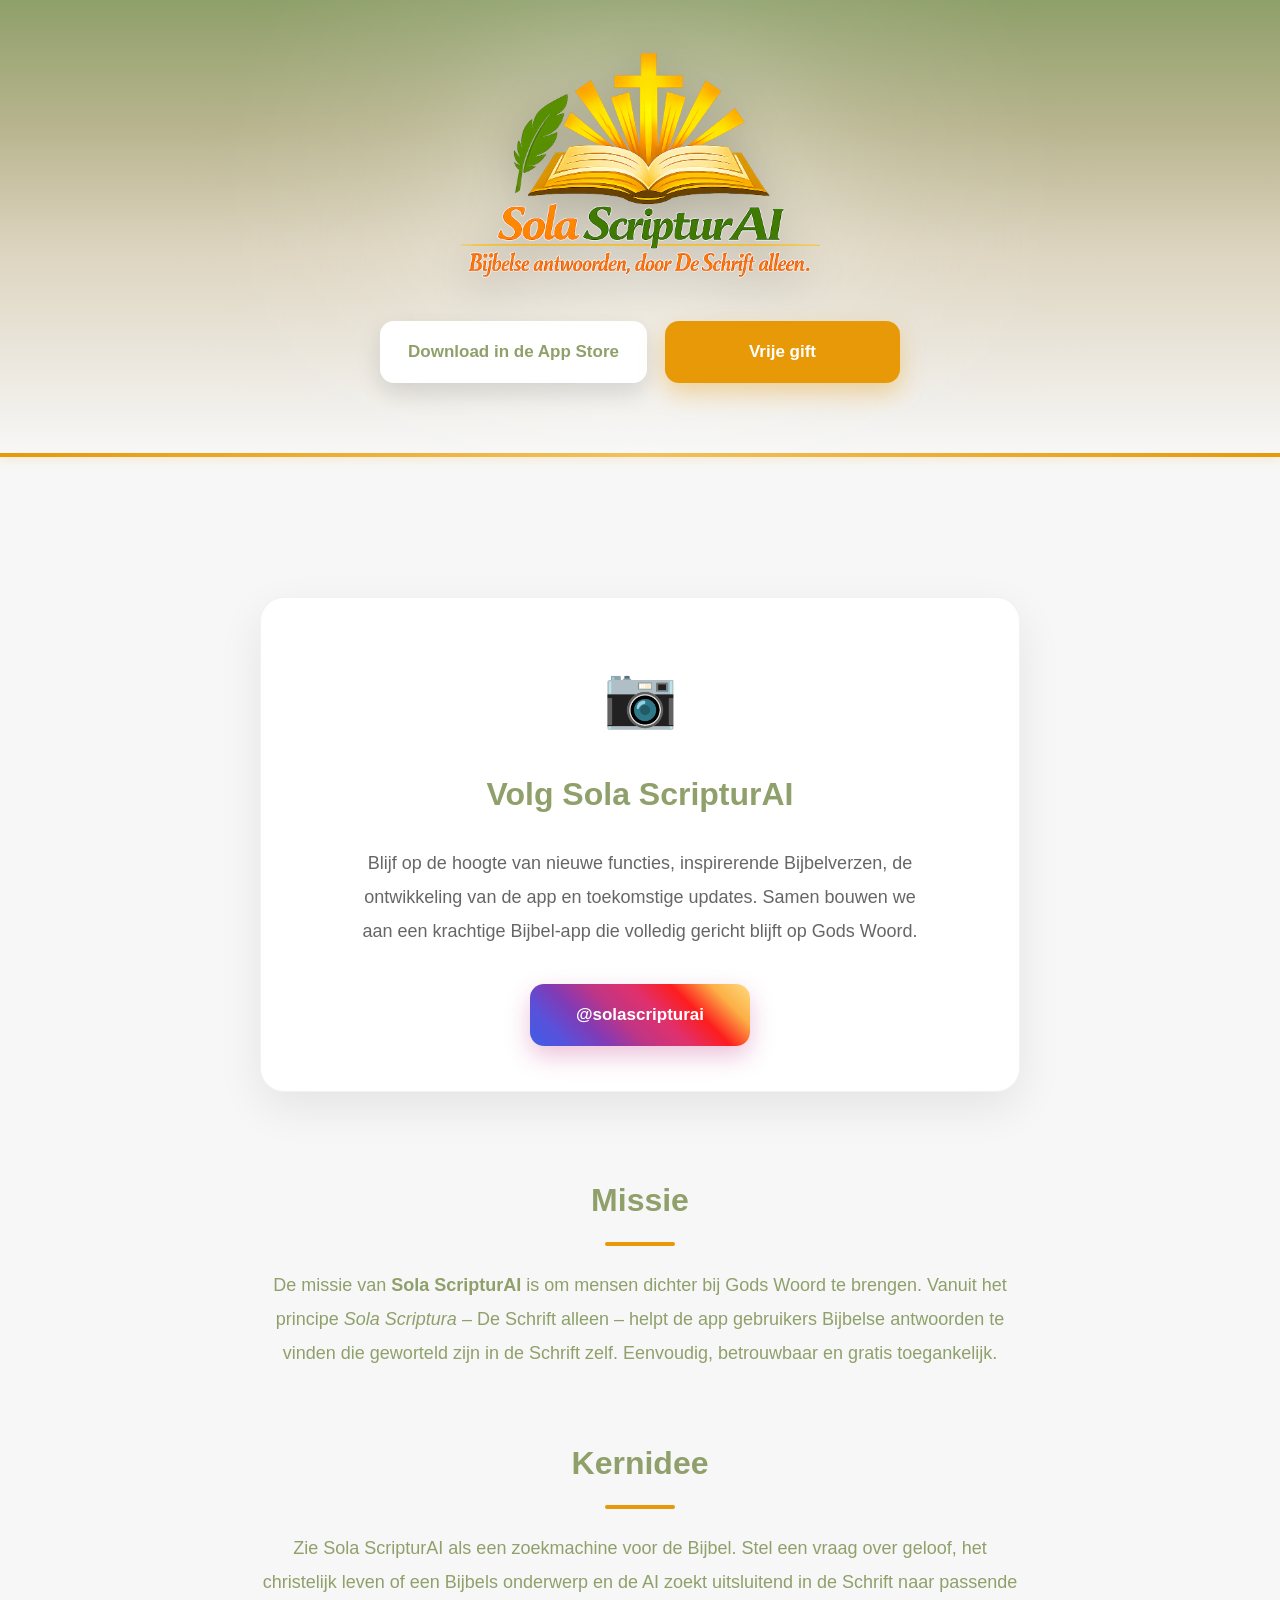
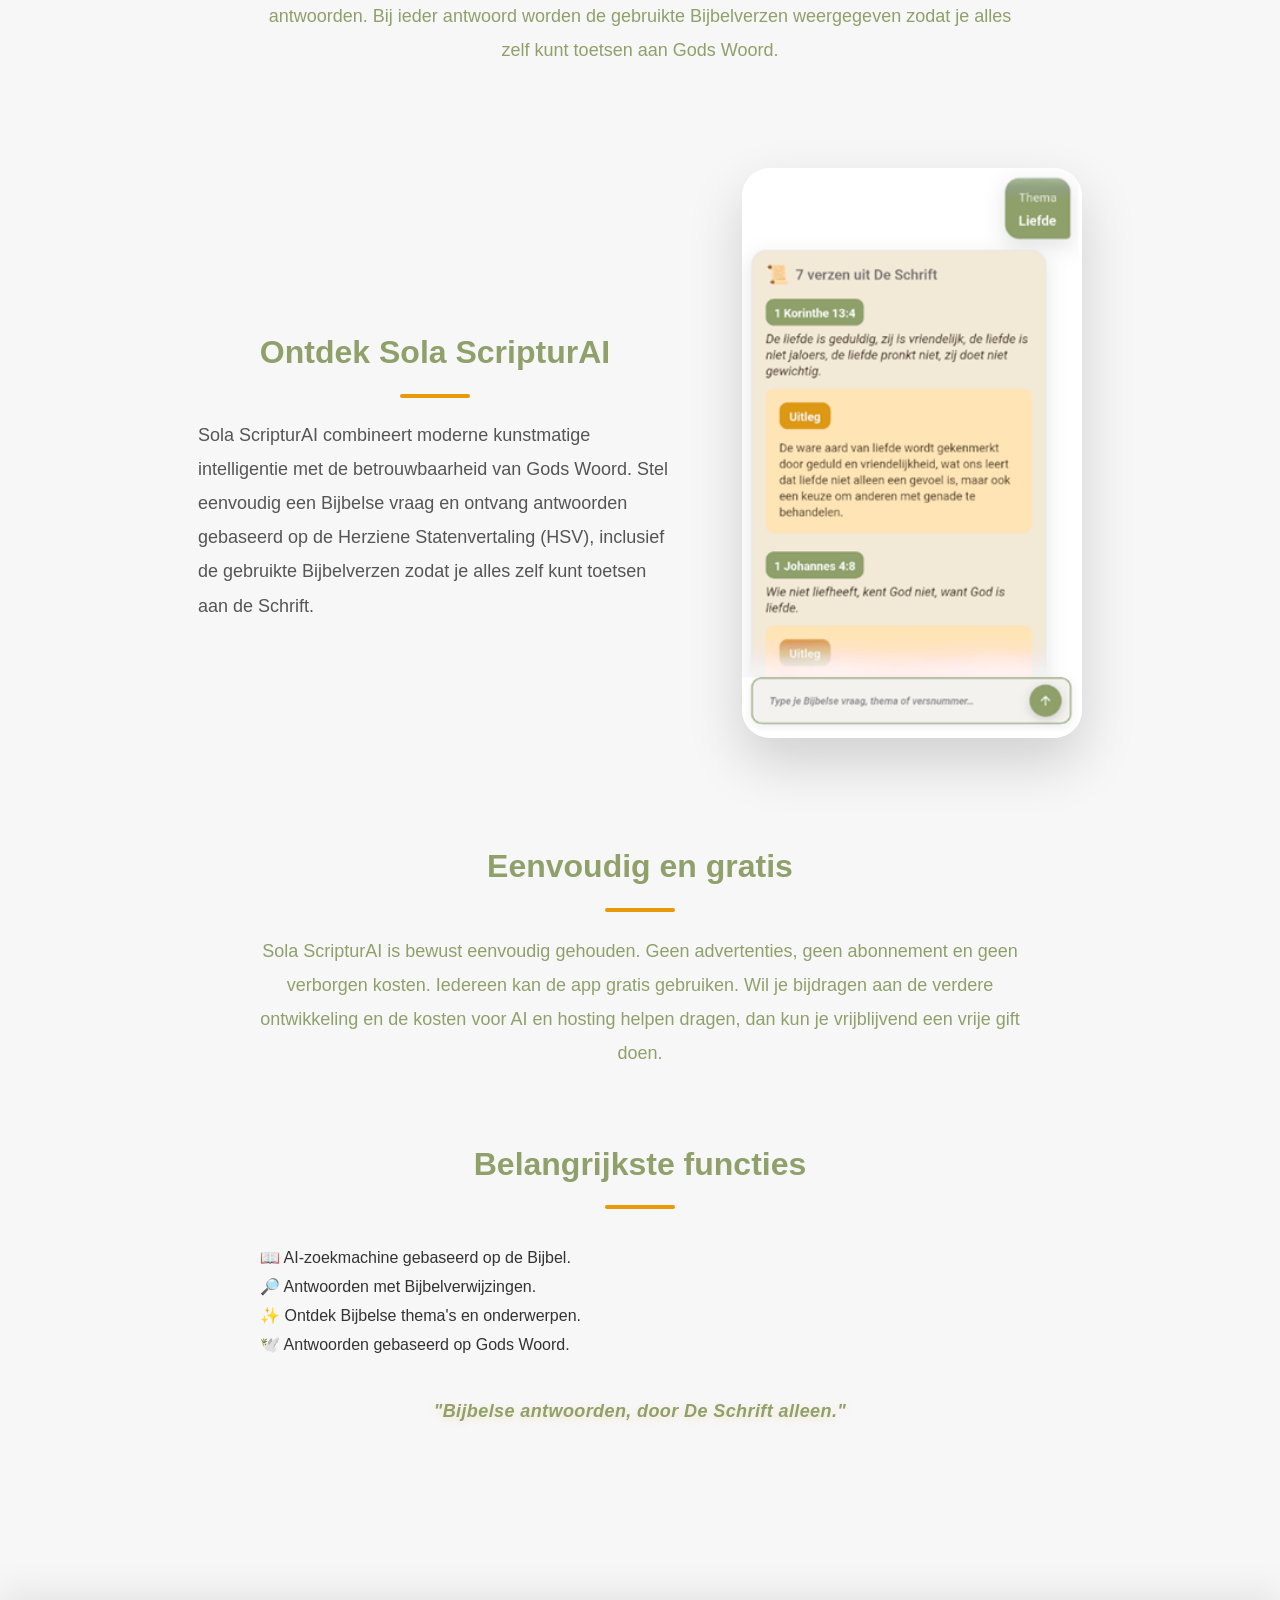
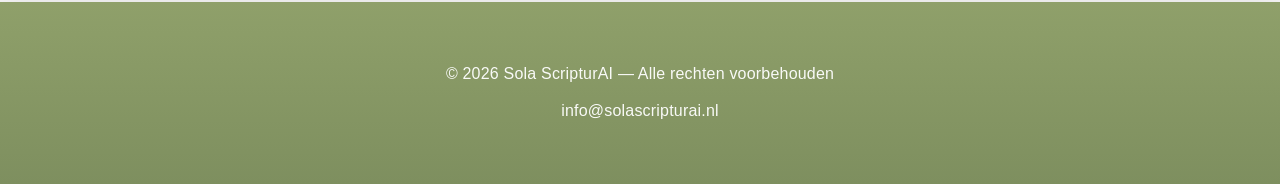
==== index.html @ 50842e34 "update" ====
<!DOCTYPE html>
<html lang="nl">

<head>
    <meta charset="UTF-8">
    <meta name="viewport" content="width=device-width, initial-scale=1.0">

    <title>Sola ScripturAI</title>

    <link rel="stylesheet" href="style.css">
</head>

<body>

    <header class="hero">

        <div class="hero-inner fade-in">

            <img src="logo.png"
                 alt="Sola ScripturAI Logo"
                 class="logo">

            <div class="hero-buttons">

                <a href="APPSTORE_LINK_HIER"
                   class="btn appstore">
                    Download in de App Store
                </a>

                <a href="https://donate.stripe.com/test_3cI3cxeo8ald2aHfZl2kw00"
                   class="btn donate">
                    Vrije gift
                </a>

            </div>

        </div>

    </header>

    <div class="section-divider"></div>

    <main class="content">

        <!-- Instagram -->

        <section class="instagram-card fade-in">

            <div class="instagram-icon">📷</div>

            <h2>Volg Sola ScripturAI</h2>

            <p>
                Blijf op de hoogte van nieuwe functies, inspirerende
                Bijbelverzen, de ontwikkeling van de app en toekomstige
                updates. Samen bouwen we aan een krachtige Bijbel-app die
                volledig gericht blijft op Gods Woord.
            </p>

            <a href="https://www.instagram.com/solascripturai/"
               target="_blank"
               class="btn instagram">
                @solascripturai
            </a>

        </section>

        <!-- Missie -->

        <section>

            <h2>Missie</h2>

            <p>
                De missie van <strong>Sola ScripturAI</strong> is om mensen
                dichter bij Gods Woord te brengen. Vanuit het principe
                <em>Sola Scriptura</em> – De Schrift alleen – helpt de app
                gebruikers Bijbelse antwoorden te vinden die geworteld zijn
                in de Schrift zelf. Eenvoudig, betrouwbaar en gratis
                toegankelijk.
            </p>

        </section>

        <!-- Kernidee -->

        <section>

            <h2>Kernidee</h2>

            <p>
                Zie Sola ScripturAI als een zoekmachine voor de Bijbel.
                Stel een vraag over geloof, het christelijk leven of een
                Bijbels onderwerp en de AI zoekt uitsluitend in de Schrift
                naar passende antwoorden. Bij ieder antwoord worden de
                gebruikte Bijbelverzen weergegeven zodat je alles zelf kunt
                toetsen aan Gods Woord.
            </p>

        </section>

        <!-- Screenshot -->

        <section class="app-preview fade-in">

            <div class="preview-text">

                <h2>Ontdek Sola ScripturAI</h2>

                <p>
                    Sola ScripturAI combineert moderne kunstmatige
                    intelligentie met de betrouwbaarheid van Gods Woord.
                    Stel eenvoudig een Bijbelse vraag en ontvang antwoorden
                    gebaseerd op de Herziene Statenvertaling (HSV), inclusief
                    de gebruikte Bijbelverzen zodat je alles zelf kunt toetsen
                    aan de Schrift.
                </p>

            </div>

            <img src="print.png"
                 alt="Screenshot van Sola ScripturAI">

        </section>

        <!-- Gratis -->

        <section>

            <h2>Eenvoudig en gratis</h2>

            <p>
                Sola ScripturAI is bewust eenvoudig gehouden. Geen
                advertenties, geen abonnement en geen verborgen kosten.
                Iedereen kan de app gratis gebruiken. Wil je bijdragen aan
                de verdere ontwikkeling en de kosten voor AI en hosting
                helpen dragen, dan kun je vrijblijvend een vrije gift doen.
            </p>

        </section>

        <!-- Functies -->

        <section>

            <h2>Belangrijkste functies</h2>

            <ul>

                <li>📖 AI-zoekmachine gebaseerd op de Bijbel.</li>

                <li>🔎 Antwoorden met Bijbelverwijzingen.</li>

                <li>✨ Ontdek Bijbelse thema's en onderwerpen.</li>

                <li>🕊️ Antwoorden gebaseerd op Gods Woord.</li>

            </ul>

        </section>

        <p class="slogan">
            "Bijbelse antwoorden, door De Schrift alleen."
        </p>

    </main>

    <footer>

        <p>© 2026 Sola ScripturAI — Alle rechten voorbehouden</p>

        <p>info@solascripturai.nl</p>

    </footer>

</body>

</html>
---- style.css ----
/* ==========================================================
   SOLA SCRIPTURAI
   STYLE.CSS
========================================================== */

/* ---------------- RESET ---------------- */

*{
    margin:0;
    padding:0;
    box-sizing:border-box;
}

html{
    scroll-behavior:smooth;
}

body{
    font-family:-apple-system,BlinkMacSystemFont,"Segoe UI",Roboto,sans-serif;
    background:#f7f7f7;
    color:#333;
    line-height:1.8;
    overflow-x:hidden;
}

img{
    max-width:100%;
    height:auto;
    display:block;
}

a{
    text-decoration:none;
    color:inherit;
}

/* ---------------- HERO ---------------- */

.hero{

    position:relative;

    overflow:hidden;

    text-align:center;

    padding:45px 20px 70px;

    background:
        linear-gradient(
            180deg,
            #8FA06A 0%,
            #B8B48E 28%,
            #DDD4BF 55%,
            #F7F7F7 100%
        );

}

.hero::before{

    content:"";

    position:absolute;

    left:50%;
    top:-180px;

    transform:translateX(-50%);

    width:850px;
    height:850px;

    border-radius:50%;

    background:
        radial-gradient(
            circle,
            rgba(255,255,255,.45) 0%,
            rgba(255,255,255,.08) 45%,
            transparent 75%
        );

    filter:blur(30px);

    z-index:0;

}

.hero-inner{

    position:relative;

    z-index:2;

    max-width:900px;

    margin:auto;

}

/* ---------------- LOGO ---------------- */

.logo{

    width:360px;

    max-width:92%;

    margin:0 auto 25px;

    filter:drop-shadow(0 10px 22px rgba(0,0,0,.22));

    animation:float 5s ease-in-out infinite;

}

/* ---------------- TITEL ---------------- */

.hero h1{

    font-size:52px;

    color:#ffffff;

    margin-bottom:12px;

    font-weight:700;

    letter-spacing:.5px;

    text-shadow:
        0 3px 8px rgba(0,0,0,.18);

}

.hero-subtitle{

    max-width:720px;

    margin:0 auto;

    color:#ffffff;

    opacity:.95;

    font-size:22px;

    line-height:1.7;

}

/* ---------------- BUTTONS ---------------- */

.hero-buttons{

    display:flex;

    justify-content:center;

    align-items:center;

    flex-wrap:wrap;

    gap:18px;

    margin-top:40px;

}

.btn{

    display:inline-flex;

    justify-content:center;

    align-items:center;

    min-width:235px;

    padding:16px 28px;

    border-radius:14px;

    font-size:17px;

    font-weight:600;

    transition:
        transform .25s ease,
        box-shadow .25s ease,
        opacity .25s ease;

}

.btn:hover{

    transform:translateY(-4px);

}

/* ---------------- APPSTORE ---------------- */

.appstore{

    background:#ffffff;

    color:#8FA06A;

    box-shadow:
        0 10px 24px rgba(0,0,0,.12);

}

.appstore:hover{

    box-shadow:
        0 15px 34px rgba(0,0,0,.18);

}

/* ---------------- DONATE ---------------- */

.donate{

    background:#E79907;

    color:#ffffff;

    box-shadow:
        0 10px 24px rgba(231,153,7,.35);

}

.donate:hover{

    box-shadow:
        0 16px 34px rgba(231,153,7,.48);

}

/* ---------------- INSTAGRAM ---------------- */

.instagram{

    color:#ffffff;

    background:
        linear-gradient(
            45deg,
            #405DE6,
            #5851DB,
            #833AB4,
            #C13584,
            #E1306C,
            #FD1D1D,
            #FCAF45,
            #FFDC80
        );

    box-shadow:
        0 10px 24px rgba(193,53,132,.30);

}

.instagram:hover{

    box-shadow:
        0 16px 34px rgba(193,53,132,.42);

}

/* ---------------- DIVIDER ---------------- */

.section-divider{

    width:100%;

    height:4px;

    background:
        linear-gradient(
            90deg,
            #E79907,
            #F2C15A,
            #E79907
        );

    box-shadow:
        0 0 12px rgba(231,153,7,.35);

}

/* ==========================================================
   CONTENT
========================================================== */

.content{

    max-width:980px;

    margin:0 auto;

    padding:60px 28px;

}

.content h2{

    color:#8FA06A;

    text-align:center;

    font-size:32px;

    font-weight:700;

    margin:65px 0 22px;

    position:relative;

}

.content h2::after{

    content:"";

    display:block;

    width:70px;

    height:4px;

    margin:12px auto 0;

    border-radius:4px;

    background:#E79907;

}

.content p{

    max-width:760px;

    margin:0 auto 24px;

    color:#8FA06A;

    line-height:1.9;

    font-size:18px;

    text-align:center;

}

.content strong{

    color:#8FA06A;

    font-weight:700;

}

/* ==========================================================
   SCREENSHOT
========================================================== */

.app-preview{

    display:flex;

    align-items:center;

    justify-content:center;

    gap:70px;

    max-width:1100px;

    margin:80px auto;

    padding:20px;

    flex-wrap:wrap;

}

.preview-text{

    flex:1;

    min-width:300px;

    max-width:500px;

    text-align:left;

}

.preview-text h2{

    color:#8FA06A;

    margin-bottom:20px;

    font-size:32px;

}

.preview-text p{

    text-align:left;

    color:#555;

    line-height:1.9;

    font-size:18px;

}

.app-preview img{

    width:340px;

    border-radius:28px;

    box-shadow:
        0 24px 55px rgba(0,0,0,.16);

    transition:.3s;

}

.app-preview img:hover{

    transform:translateY(-6px);

    box-shadow:
        0 30px 70px rgba(0,0,0,.22);

}
/* ==========================================================
   INSTAGRAM CARD
========================================================== */

.instagram-card{

    max-width:760px;

    margin:80px auto;

    padding:45px;

    background:#ffffff;

    border-radius:24px;

    text-align:center;

    box-shadow:
        0 16px 45px rgba(0,0,0,.08);

    border:1px solid rgba(0,0,0,.05);

}

.instagram-icon{

    font-size:60px;

    margin-bottom:15px;

}

.instagram-card h2{

    margin-top:0;

}

.instagram-card h2::after{

    display:none;

}

.instagram-card p{

    max-width:560px;

    margin:20px auto 35px;

    text-align:center;

    color:#666;

}

.instagram-card .btn{

    min-width:220px;

}

/* ==========================================================
   FEATURE LIST
========================================================== */

.content ul{

    list-style:none;

    max-width:760px;

    margin:35px auto;

    padding:0;

}

/* ==========================================================
   SLOGAN
========================================================== */

.slogan{

    max-width:900px;

    margin:80px auto 30px;

    text-align:center;

    font-size:30px;

    font-style:italic;

    font-weight:700;

    color:#E79907;

    letter-spacing:.4px;

    line-height:1.6;

    text-shadow:
        0 2px 8px rgba(231,153,7,.20);

}

/* ==========================================================
   FOOTER
========================================================== */

footer{

    margin-top:90px;

    padding:50px 20px;

    text-align:center;

    color:#ffffff;

    background:
        linear-gradient(
            180deg,
            #8FA06A,
            #7E8F5F
        );

    box-shadow:
        0 -10px 35px rgba(0,0,0,.08);

}

footer p{

    margin:8px 0;

    opacity:.95;

    font-size:16px;

    letter-spacing:.2px;

}

/* ==========================================================
   FADE-IN
========================================================== */

.fade-in{

    animation:fadeIn .9s ease forwards;

}

@keyframes fadeIn{

    from{

        opacity:0;

        transform:translateY(25px);

    }

    to{

        opacity:1;

        transform:translateY(0);

    }

}

/* ==========================================================
   FLOATING LOGO
========================================================== */

@keyframes float{

    0%{

        transform:translateY(0);

    }

    50%{

        transform:translateY(-10px);

    }

    100%{

        transform:translateY(0);

    }

}

/* ==========================================================
   SELECTION
========================================================== */

::selection{

    background:#E79907;

    color:#ffffff;

}

/* ==========================================================
   SCROLLBAR
========================================================== */

::-webkit-scrollbar{

    width:10px;

}

::-webkit-scrollbar-track{

    background:#f2f2f2;

}

::-webkit-scrollbar-thumb{

    background:#8FA06A;

    border-radius:999px;

}

::-webkit-scrollbar-thumb:hover{

    background:#7f915c;

}

/* ==========================================================
   ALGEMENE OVERGANGEN
========================================================== */

h1,
h2,
p,
li,
.btn,
img{

    transition:
        color .25s ease,
        transform .25s ease,
        box-shadow .25s ease;

}

/* ==========================================================
   FOCUS
========================================================== */

.btn:focus-visible{

    outline:3px solid rgba(231,153,7,.45);

    outline-offset:4px;

}

/* ==========================================================
   RESPONSIVE - TABLET
========================================================== */

@media (max-width: 992px){

    .hero{
        padding:40px 20px 60px;
    }

    .logo{
        width:300px;
    }

    .hero h1{
        font-size:42px;
    }

    .hero-subtitle{
        font-size:20px;
        max-width:650px;
    }

    .content{
        padding:50px 24px;
    }

    .content h2{
        font-size:28px;
    }

    .content p{
        font-size:17px;
    }

    .app-preview img{
        width:300px;
    }

    .instagram-card{
        padding:35px 28px;
    }

    .slogan{
        font-size:26px;
    }

}

/* ==========================================================
   RESPONSIVE - MOBIEL
========================================================== */

@media (max-width: 768px){

    .hero{
        padding:30px 20px 50px;
    }

    .logo{
        width:220px;
    }

    .hero h1{
        font-size:34px;
    }

    .hero-subtitle{
        font-size:18px;
        line-height:1.6;
    }

    .hero-buttons{
        flex-direction:column;
        gap:14px;
    }

    .btn{
        width:100%;
        max-width:320px;
        min-width:0;
    }

    .content{
        padding:40px 20px;
    }

    .content h2{
        font-size:26px;
        margin-top:45px;
    }

    .content p{
        font-size:17px;
    }

    .app-preview{
        margin:40px auto;
    }

    .app-preview img{
        width:260px;
    }

    .instagram-card{
        margin:60px auto;
        padding:28px 20px;
        border-radius:20px;
    }

    .instagram-icon{
        font-size:48px;
    }

    .content li{
        padding:16px 18px;
        font-size:16px;
    }

    .slogan{
        font-size:22px;
        margin-top:60px;
    }

    footer{
        margin-top:60px;
        padding:35px 20px;
    }

}

/* ==========================================================
   KLEINE SCHERMEN
========================================================== */

@media (max-width:480px){

    .logo{
        width:180px;
    }

    .hero h1{
        font-size:28px;
    }

    .hero-subtitle{
        font-size:16px;
    }

    .content{
        padding:30px 18px;
    }

    .content h2{
        font-size:24px;
    }

    .content p{
        font-size:16px;
    }

    .app-preview img{
        width:220px;
    }

    .instagram-card{
        padding:22px 16px;
    }

    .instagram-card p{
        font-size:15px;
    }

    .btn{
        font-size:16px;
        padding:15px 20px;
    }

    .slogan{
        font-size:20px;
    }

}

/* ==========================================================
   EINDE
========================================================== */
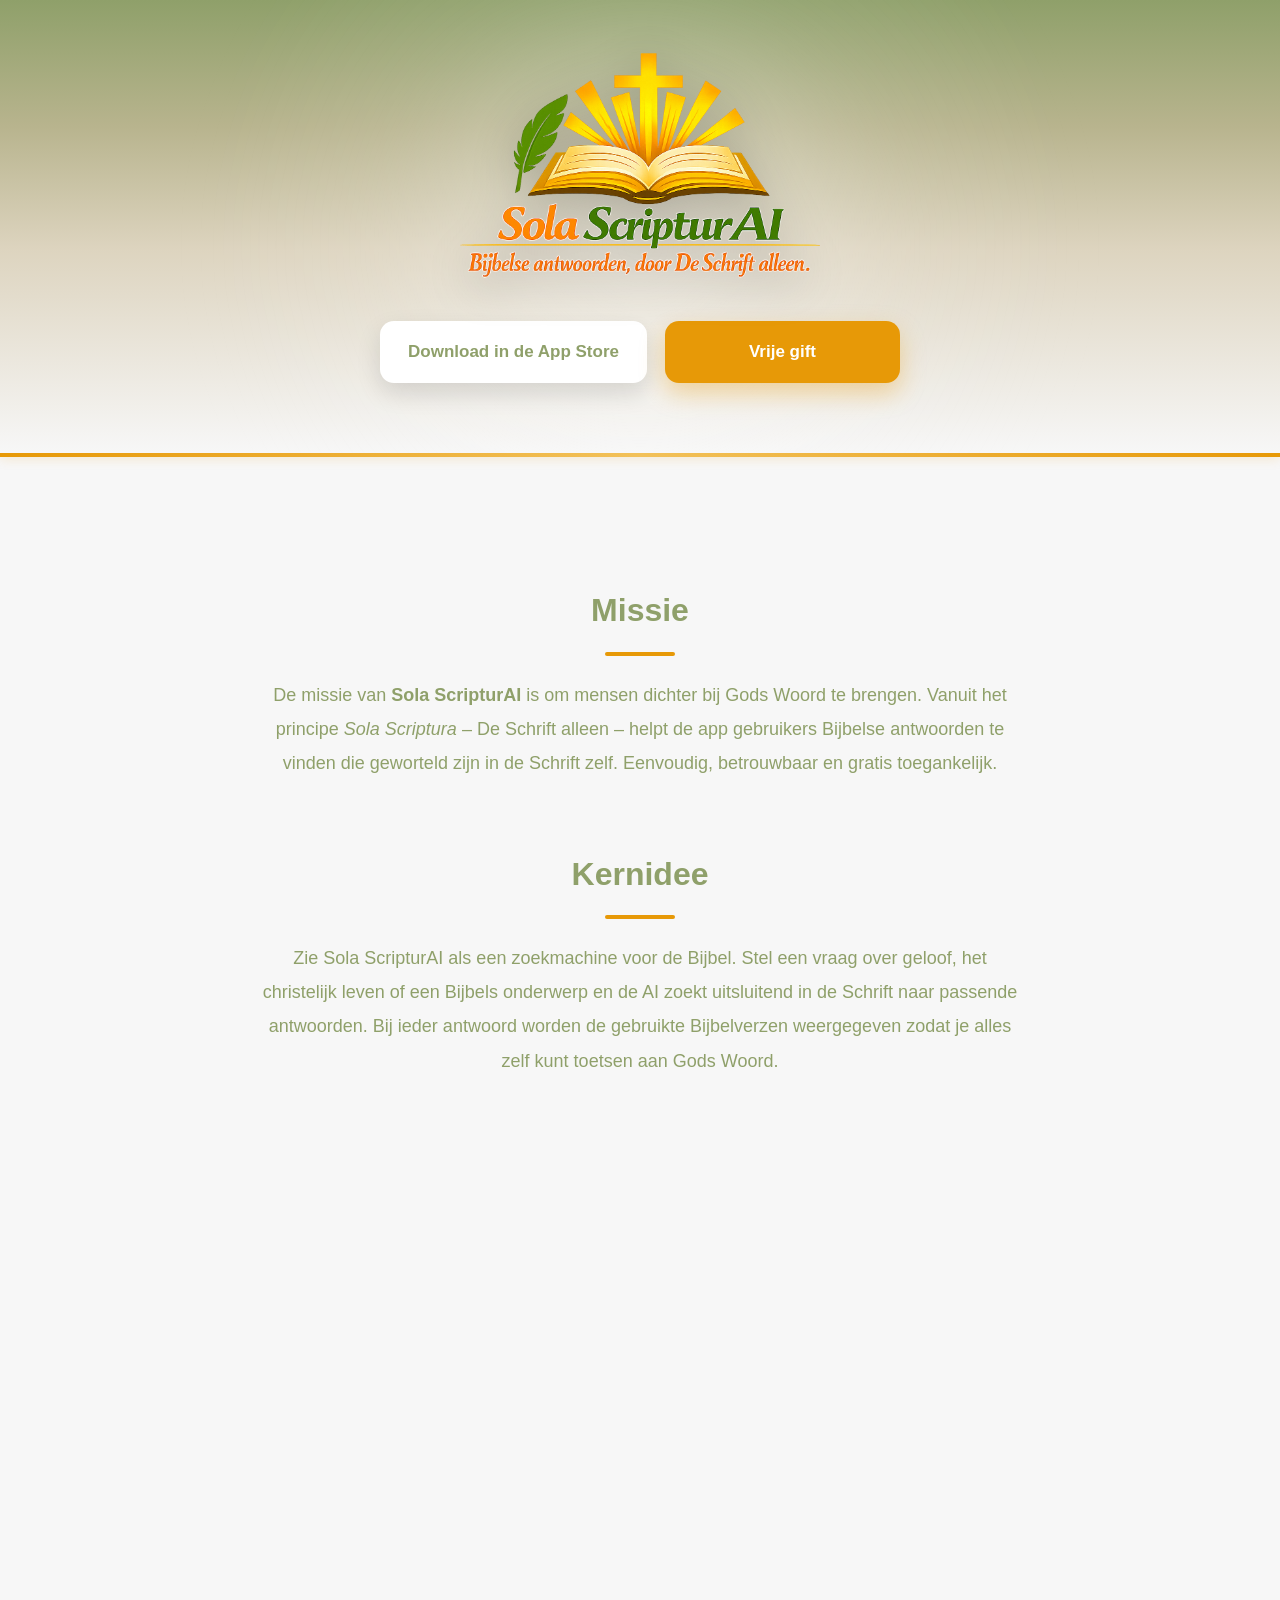
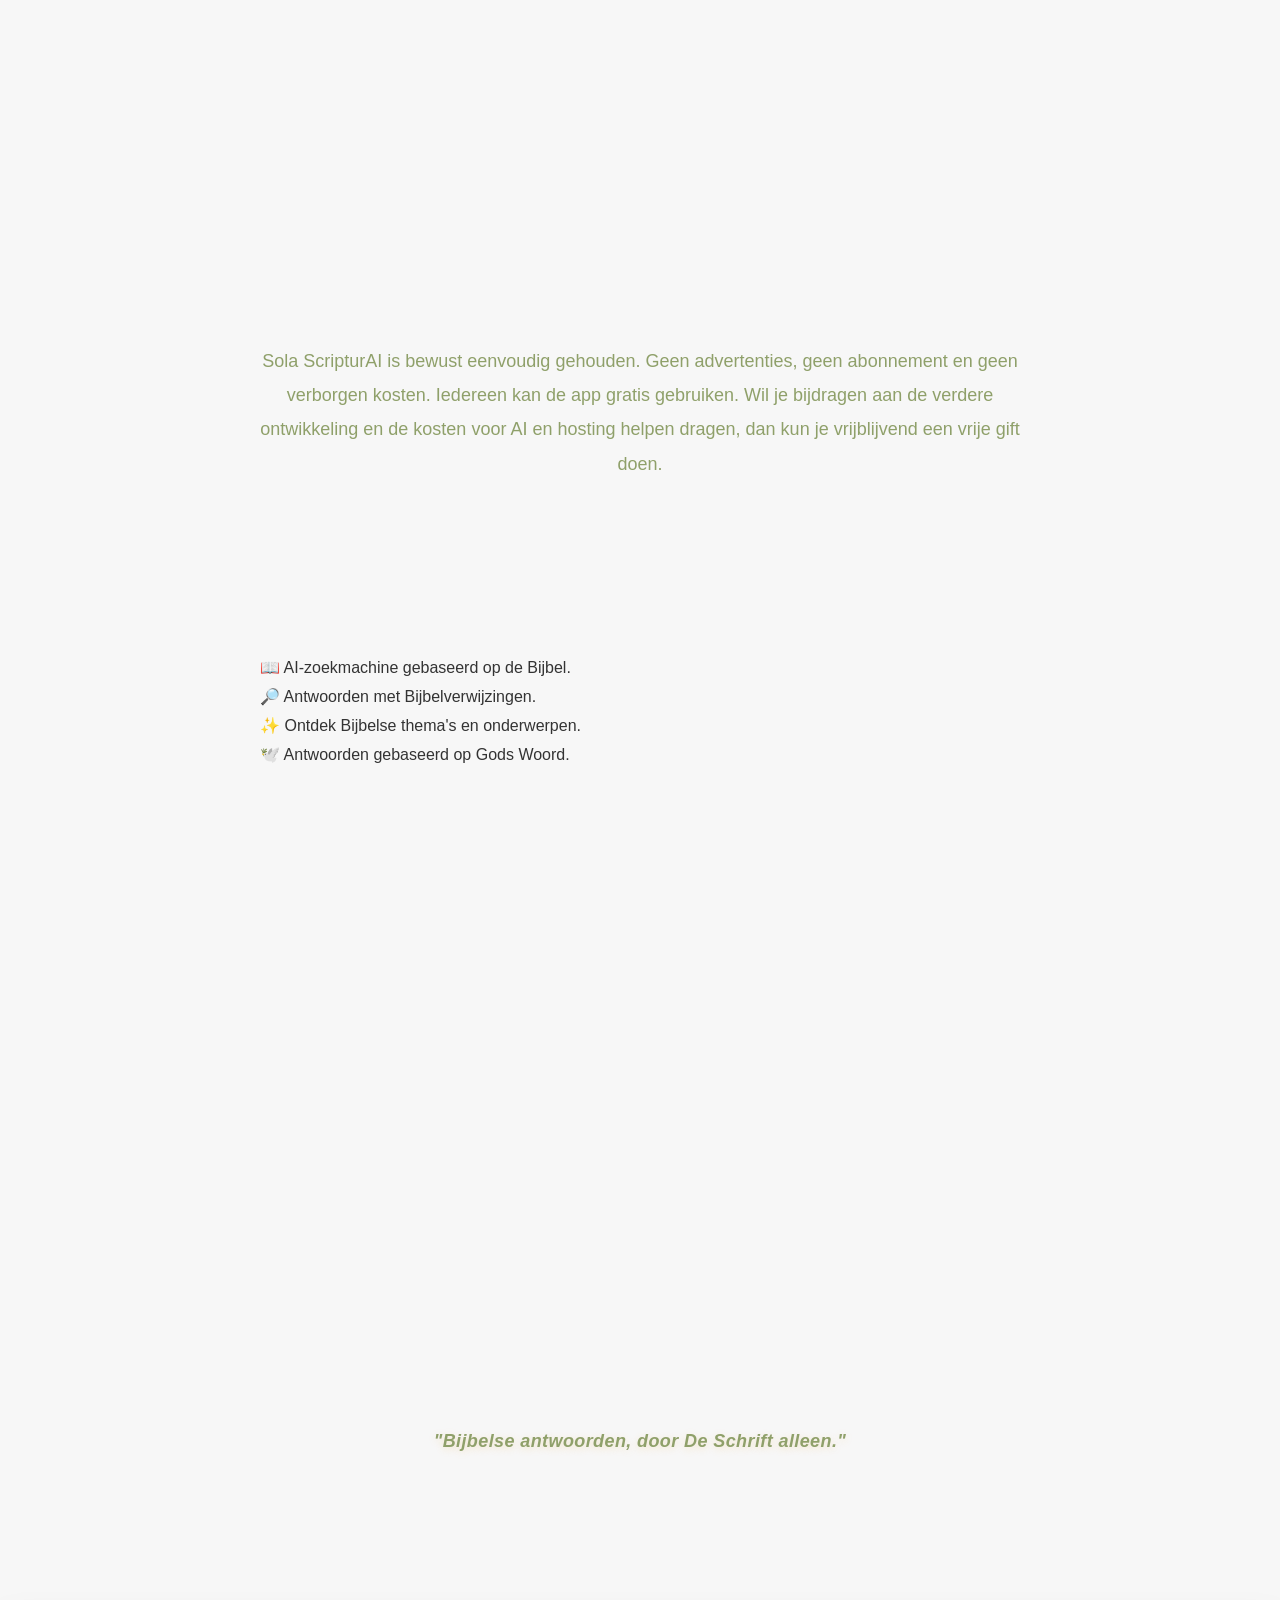
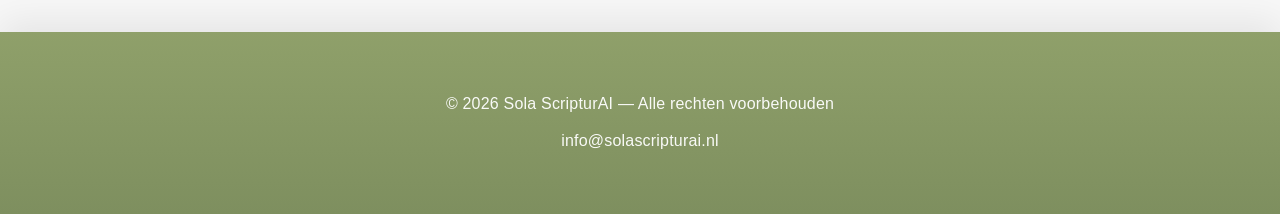
==== commit 4f0be65e: "update" ====
--- a/index.html
+++ b/index.html
@@ -41,29 +41,6 @@
     <div class="section-divider"></div>
 
     <main class="content">
-
-        <!-- Instagram -->
-
-        <section class="instagram-card fade-in">
-
-            <div class="instagram-icon">📷</div>
-
-            <h2>Volg Sola ScripturAI</h2>
-
-            <p>
-                Blijf op de hoogte van nieuwe functies, inspirerende
-                Bijbelverzen, de ontwikkeling van de app en toekomstige
-                updates. Samen bouwen we aan een krachtige Bijbel-app die
-                volledig gericht blijft op Gods Woord.
-            </p>
-
-            <a href="https://www.instagram.com/solascripturai/"
-               target="_blank"
-               class="btn instagram">
-                @solascripturai
-            </a>
-
-        </section>
 
         <!-- Missie -->
 
@@ -159,6 +136,29 @@
 
         </section>
 
+        <!-- Instagram -->
+
+        <section class="instagram-card fade-in">
+
+            <div class="instagram-icon">📷</div>
+
+            <h2>Volg Sola ScripturAI</h2>
+
+            <p>
+                Blijf op de hoogte van nieuwe functies, inspirerende
+                Bijbelverzen, de ontwikkeling van de app en toekomstige
+                updates. Samen bouwen we aan een krachtige Bijbel-app die
+                volledig gericht blijft op Gods Woord.
+            </p>
+
+            <a href="https://www.instagram.com/solascripturai/"
+               target="_blank"
+               class="btn instagram">
+                @solascripturai
+            </a>
+
+        </section>
+
         <p class="slogan">
             "Bijbelse antwoorden, door De Schrift alleen."
         </p>
--- a/style.css
+++ b/style.css
@@ -821,18 +821,29 @@
     }
 
     .instagram-card{
-        margin:60px auto;
-        padding:28px 20px;
-        border-radius:20px;
-    }
+
+    max-width:620px;
+    margin:55px auto;
+    padding:28px 32px;
+    background:#fff;
+    border-radius:22px;
+    text-align:center;
+    box-shadow:0 12px 30px rgba(0,0,0,.08);
+
+}
 
     .instagram-icon{
-        font-size:48px;
+        font-size:42px;
+        margin-bottom:10px;
     }
 
     .content li{
         padding:16px 18px;
         font-size:16px;
+        display:flex;
+        justify-content:center;
+        align-items:center;
+        text-align:center;
     }
 
     .slogan{
@@ -886,7 +897,11 @@
     }
 
     .instagram-card p{
-        font-size:15px;
+        max-width:480px;
+        margin:0 auto 22px;
+        font-size:16px;
+        line-height:1.7;
+        color:#666;
     }
 
     .btn{
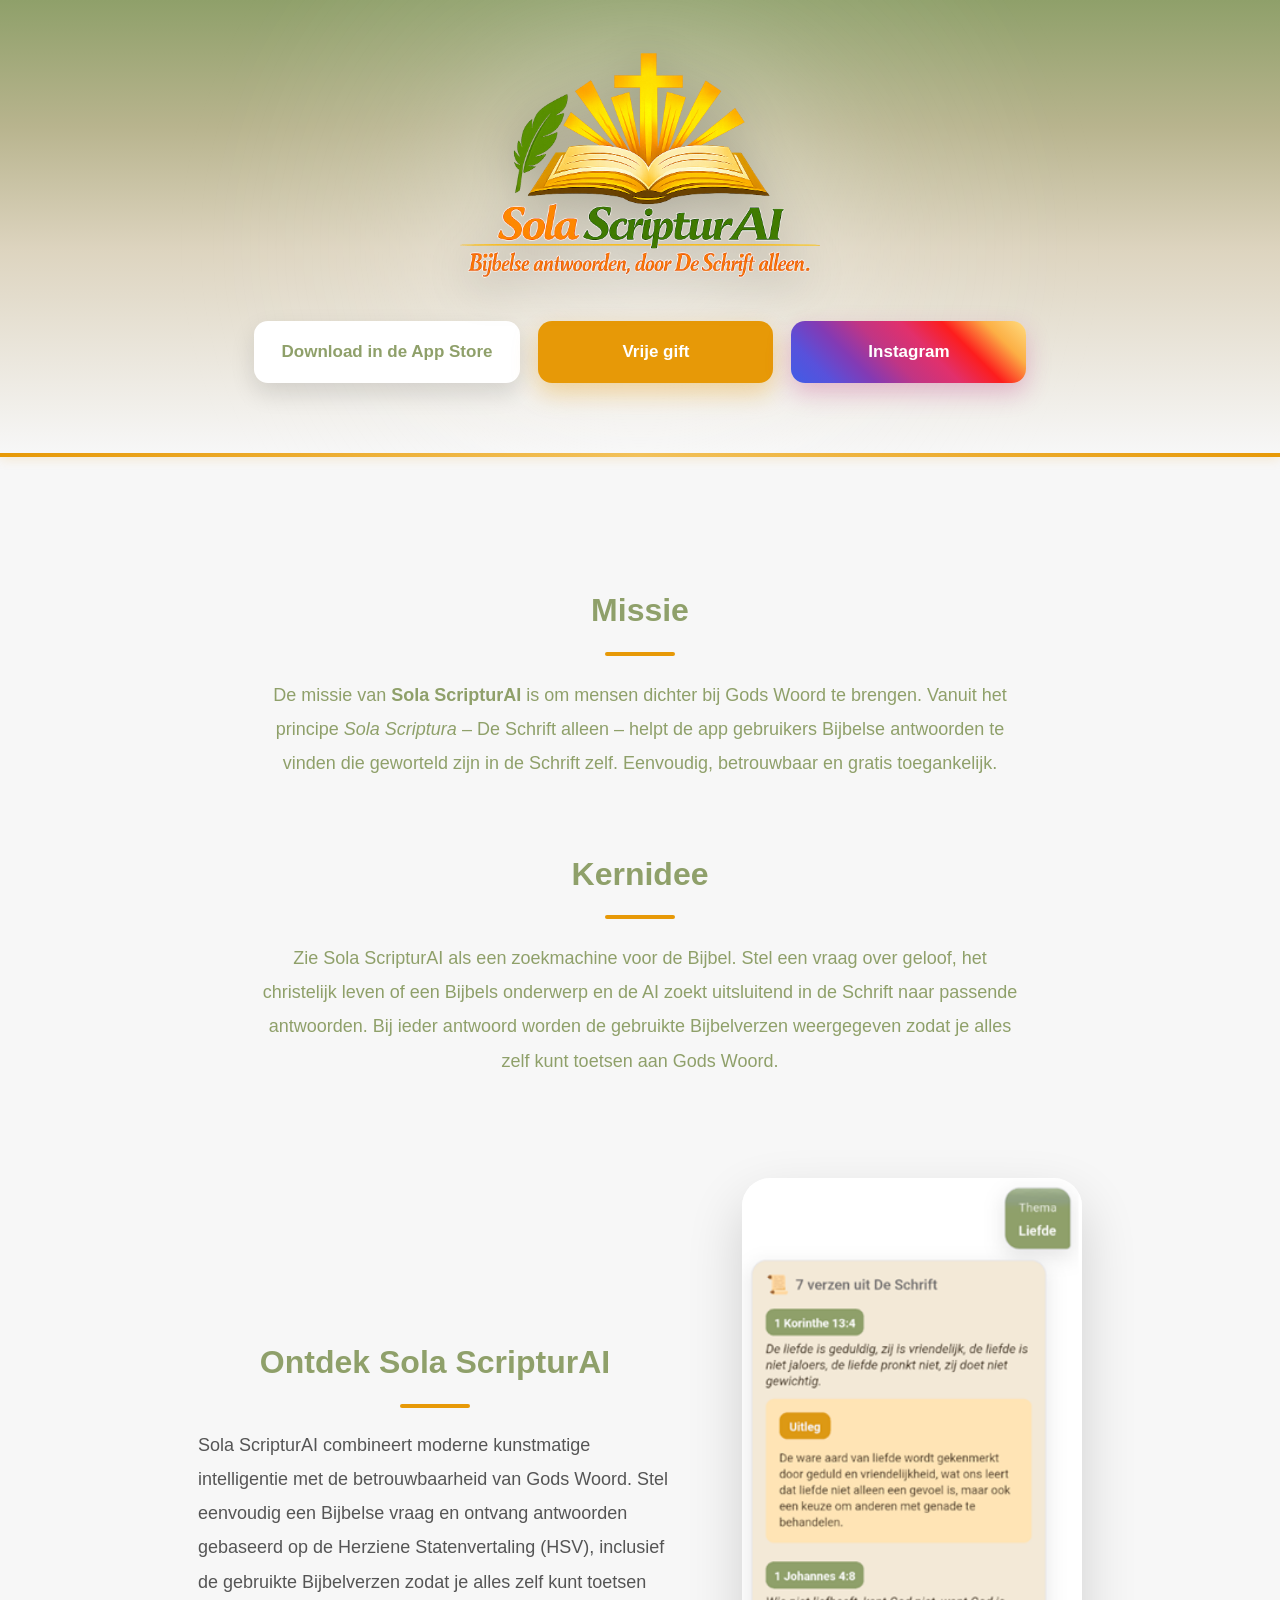
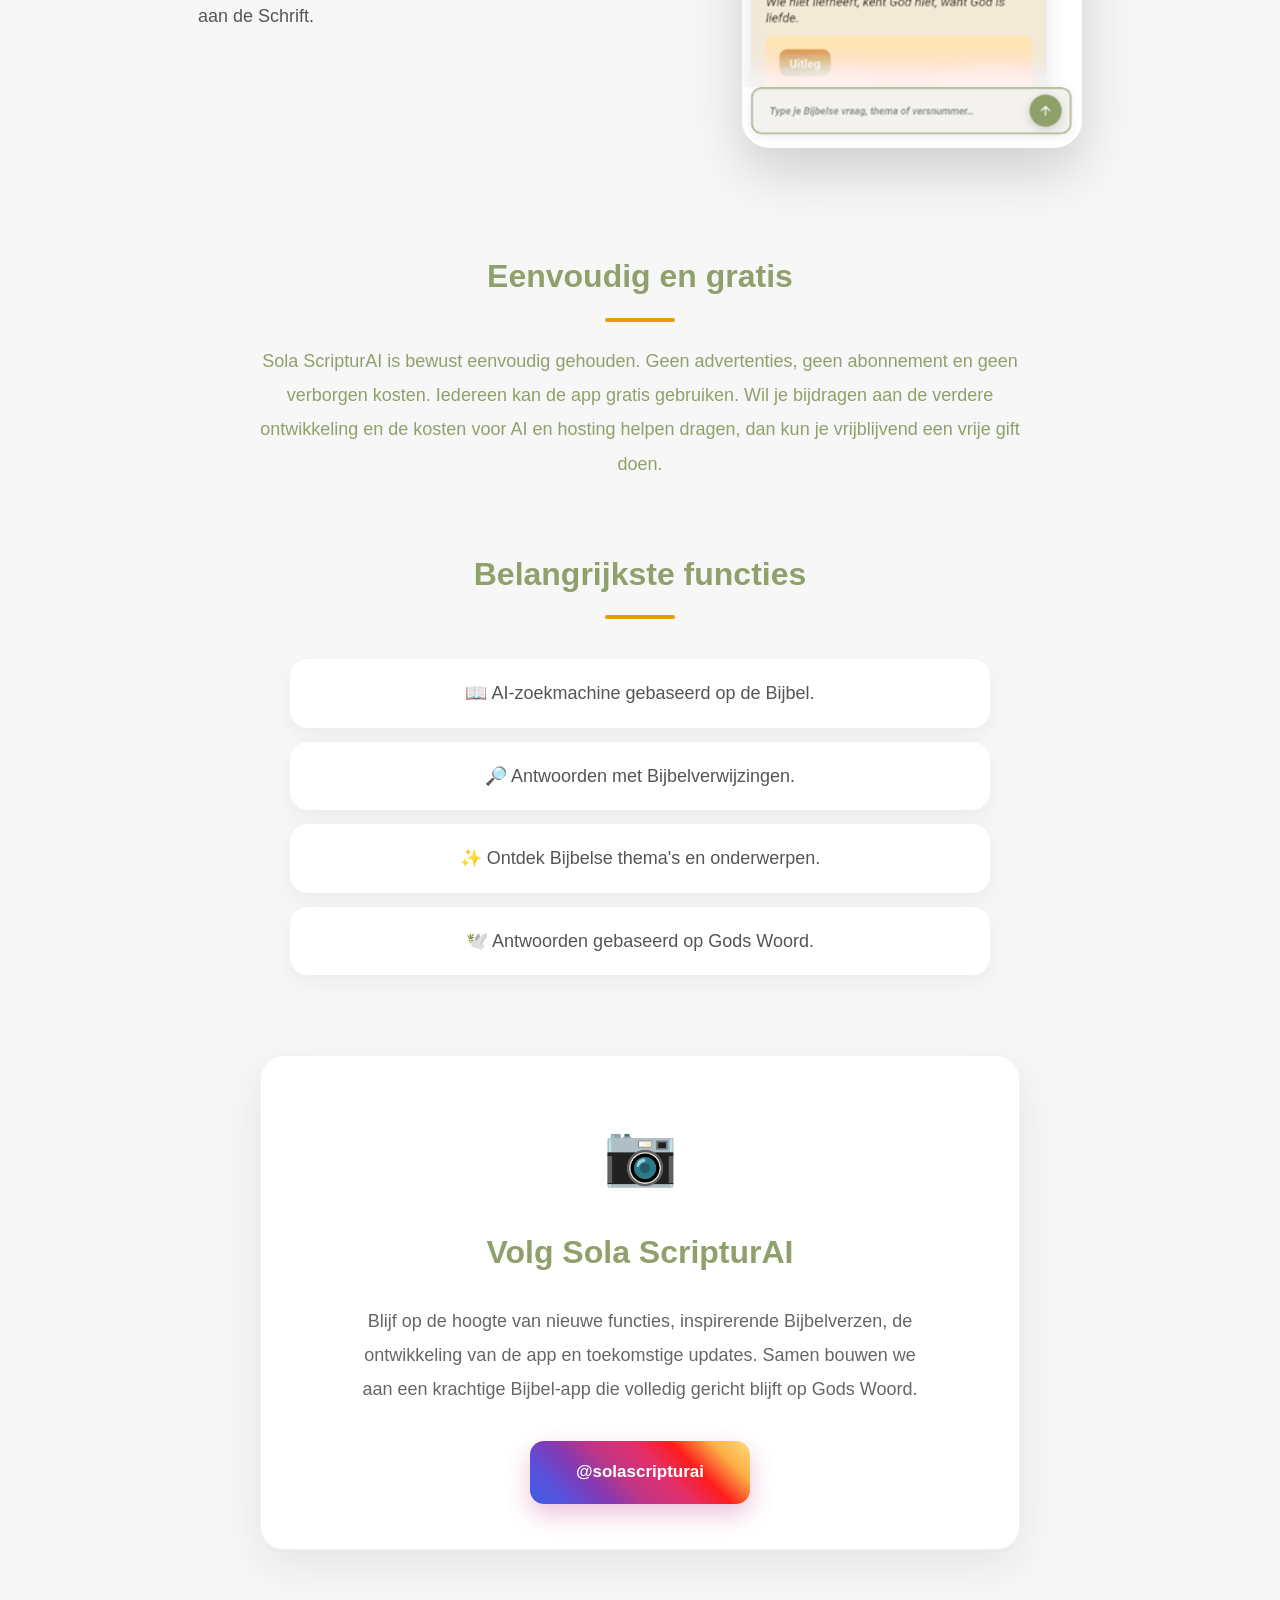
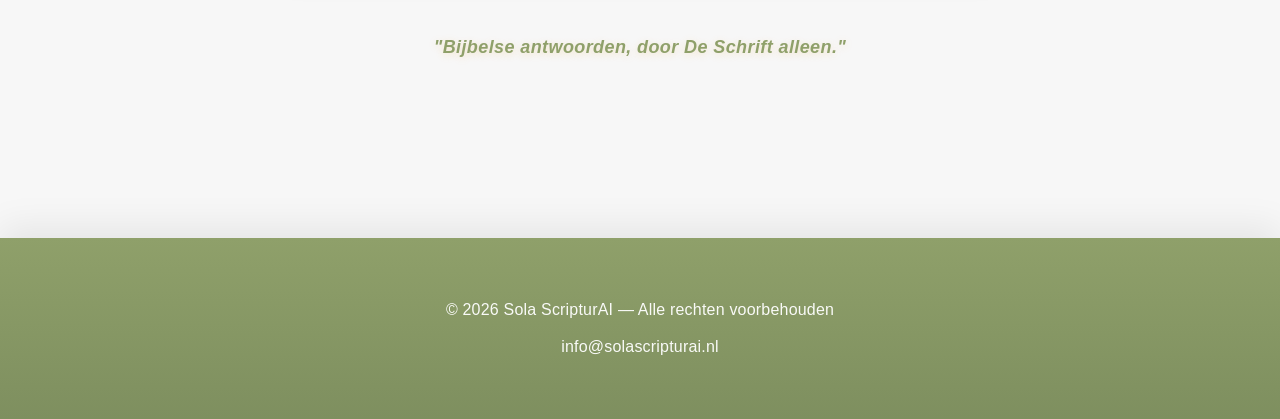
==== commit 8944ea7f: "update" ====
--- a/index.html
+++ b/index.html
@@ -30,6 +30,13 @@
                 <a href="https://donate.stripe.com/test_3cI3cxeo8ald2aHfZl2kw00"
                    class="btn donate">
                     Vrije gift
+                </a>
+
+                 <a href="https://www.instagram.com/solascripturai/"
+                    target="_blank"
+                    rel="noopener"
+                    class="btn instagram">
+                    Instagram
                 </a>
 
             </div>
--- a/style.css
+++ b/style.css
@@ -513,11 +513,45 @@
 
     list-style:none;
 
-    max-width:760px;
-
-    margin:35px auto;
-
     padding:0;
+
+    margin:40px auto;
+
+    max-width:700px;
+
+}
+
+.content li{
+
+    width:100%;
+
+    margin:14px auto;
+
+    padding:18px 24px;
+
+    background:#ffffff;
+
+    border-radius:18px;
+
+    text-align:center;
+
+    color:#555;
+
+    font-size:18px;
+
+    line-height:1.8;
+
+    box-shadow:0 8px 22px rgba(0,0,0,.05);
+
+    transition:.25s;
+
+}
+
+.content li:hover{
+
+    transform:translateY(-3px);
+
+    box-shadow:0 14px 30px rgba(0,0,0,.08);
 
 }
 
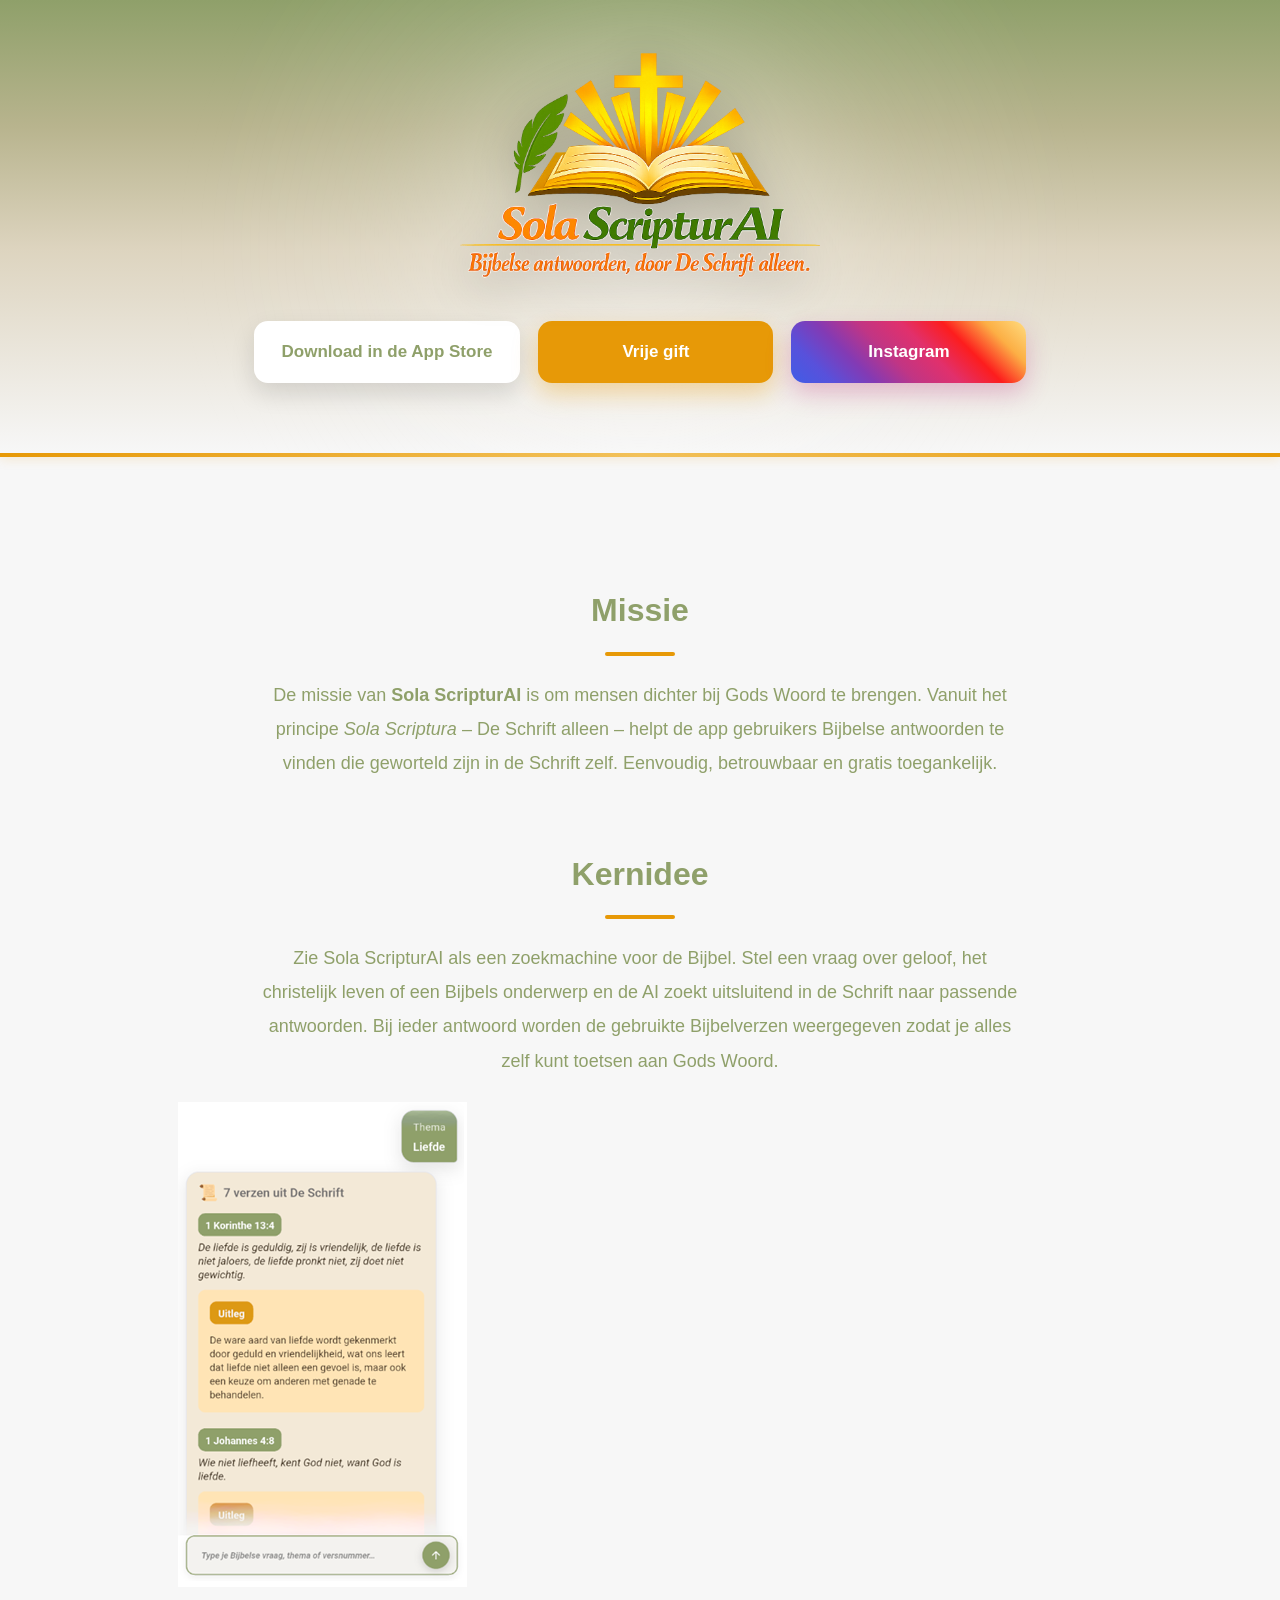
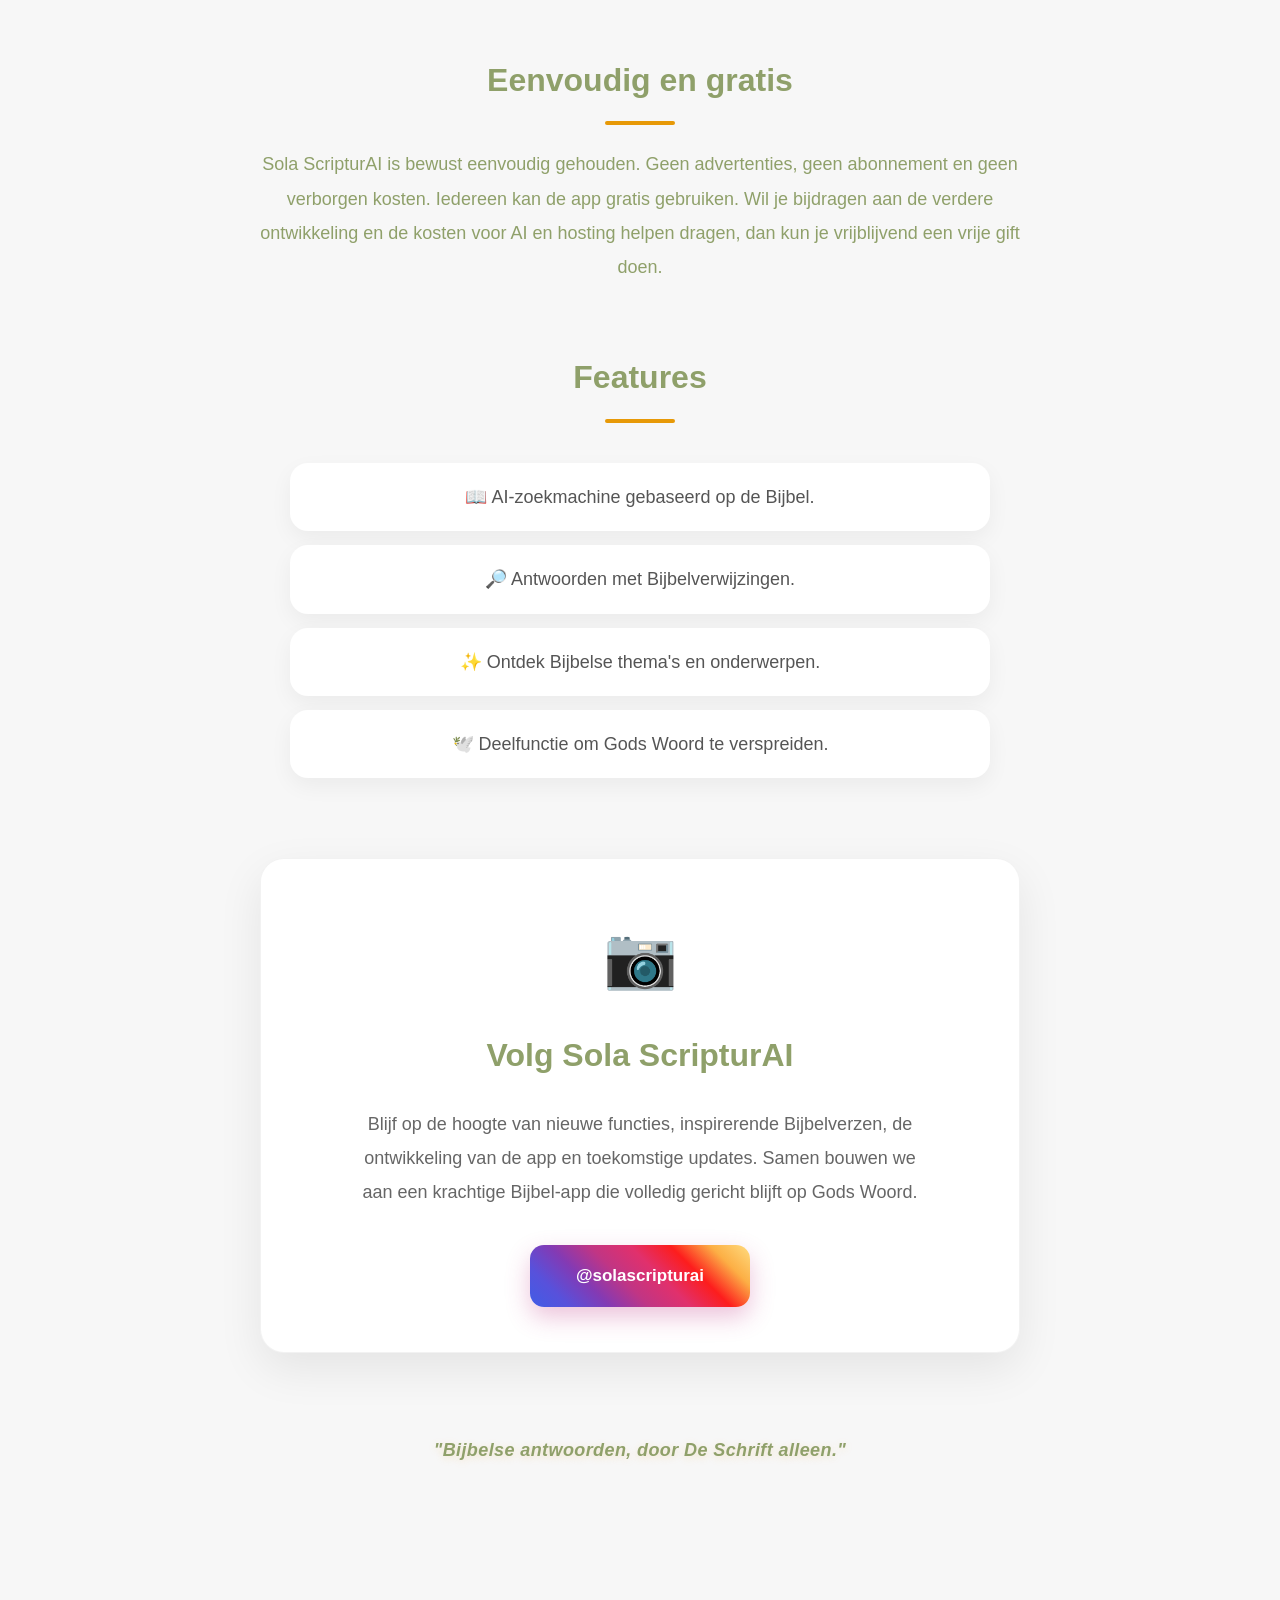
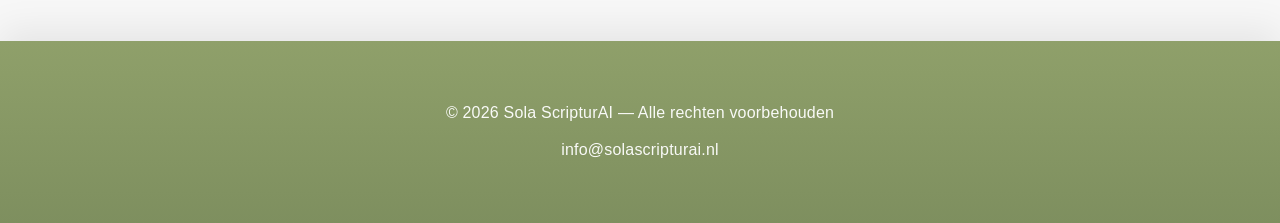
==== commit 40157e78: "update" ====
--- a/index.html
+++ b/index.html
@@ -85,23 +85,6 @@
 
         <!-- Screenshot -->
 
-        <section class="app-preview fade-in">
-
-            <div class="preview-text">
-
-                <h2>Ontdek Sola ScripturAI</h2>
-
-                <p>
-                    Sola ScripturAI combineert moderne kunstmatige
-                    intelligentie met de betrouwbaarheid van Gods Woord.
-                    Stel eenvoudig een Bijbelse vraag en ontvang antwoorden
-                    gebaseerd op de Herziene Statenvertaling (HSV), inclusief
-                    de gebruikte Bijbelverzen zodat je alles zelf kunt toetsen
-                    aan de Schrift.
-                </p>
-
-            </div>
-
             <img src="print.png"
                  alt="Screenshot van Sola ScripturAI">
 
@@ -127,7 +110,7 @@
 
         <section>
 
-            <h2>Belangrijkste functies</h2>
+            <h2>Features</h2>
 
             <ul>
 
@@ -137,7 +120,7 @@
 
                 <li>✨ Ontdek Bijbelse thema's en onderwerpen.</li>
 
-                <li>🕊️ Antwoorden gebaseerd op Gods Woord.</li>
+                <li>🕊️ Deelfunctie om Gods Woord te verspreiden.</li>
 
             </ul>
 
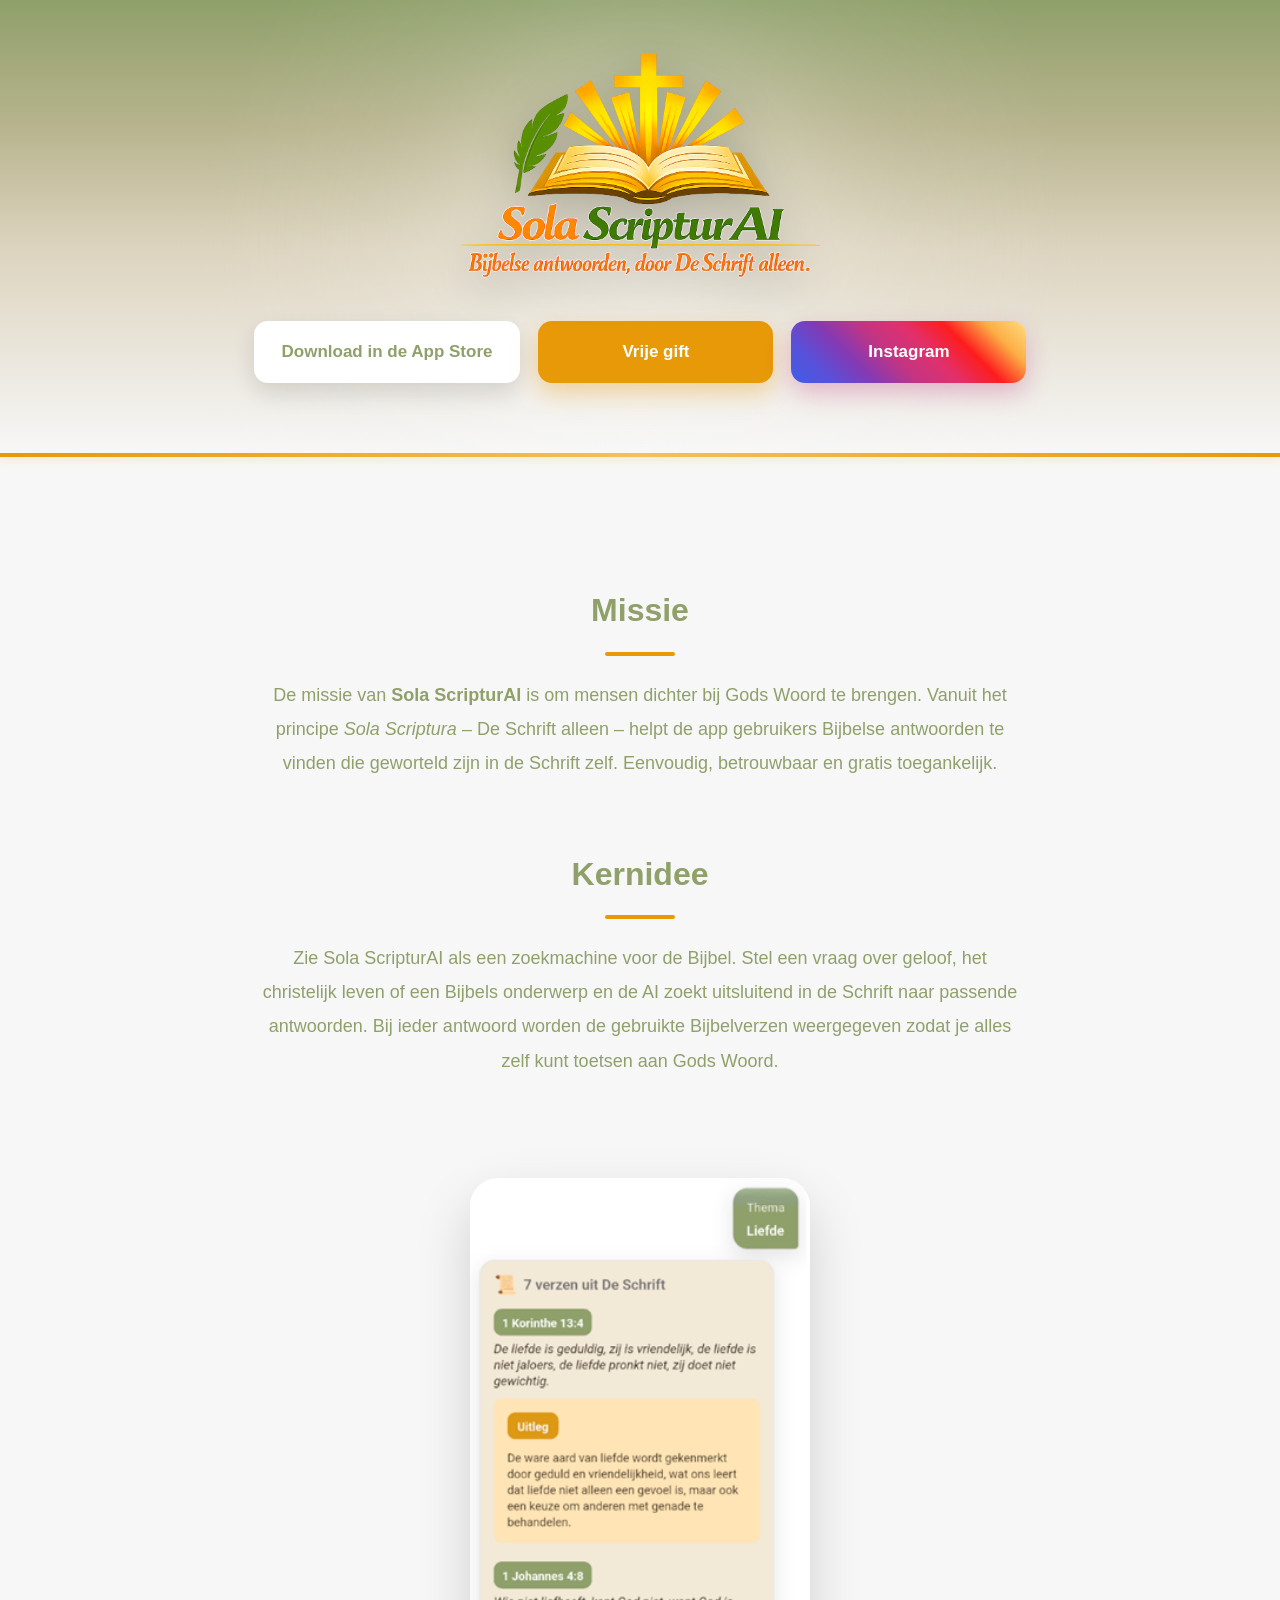
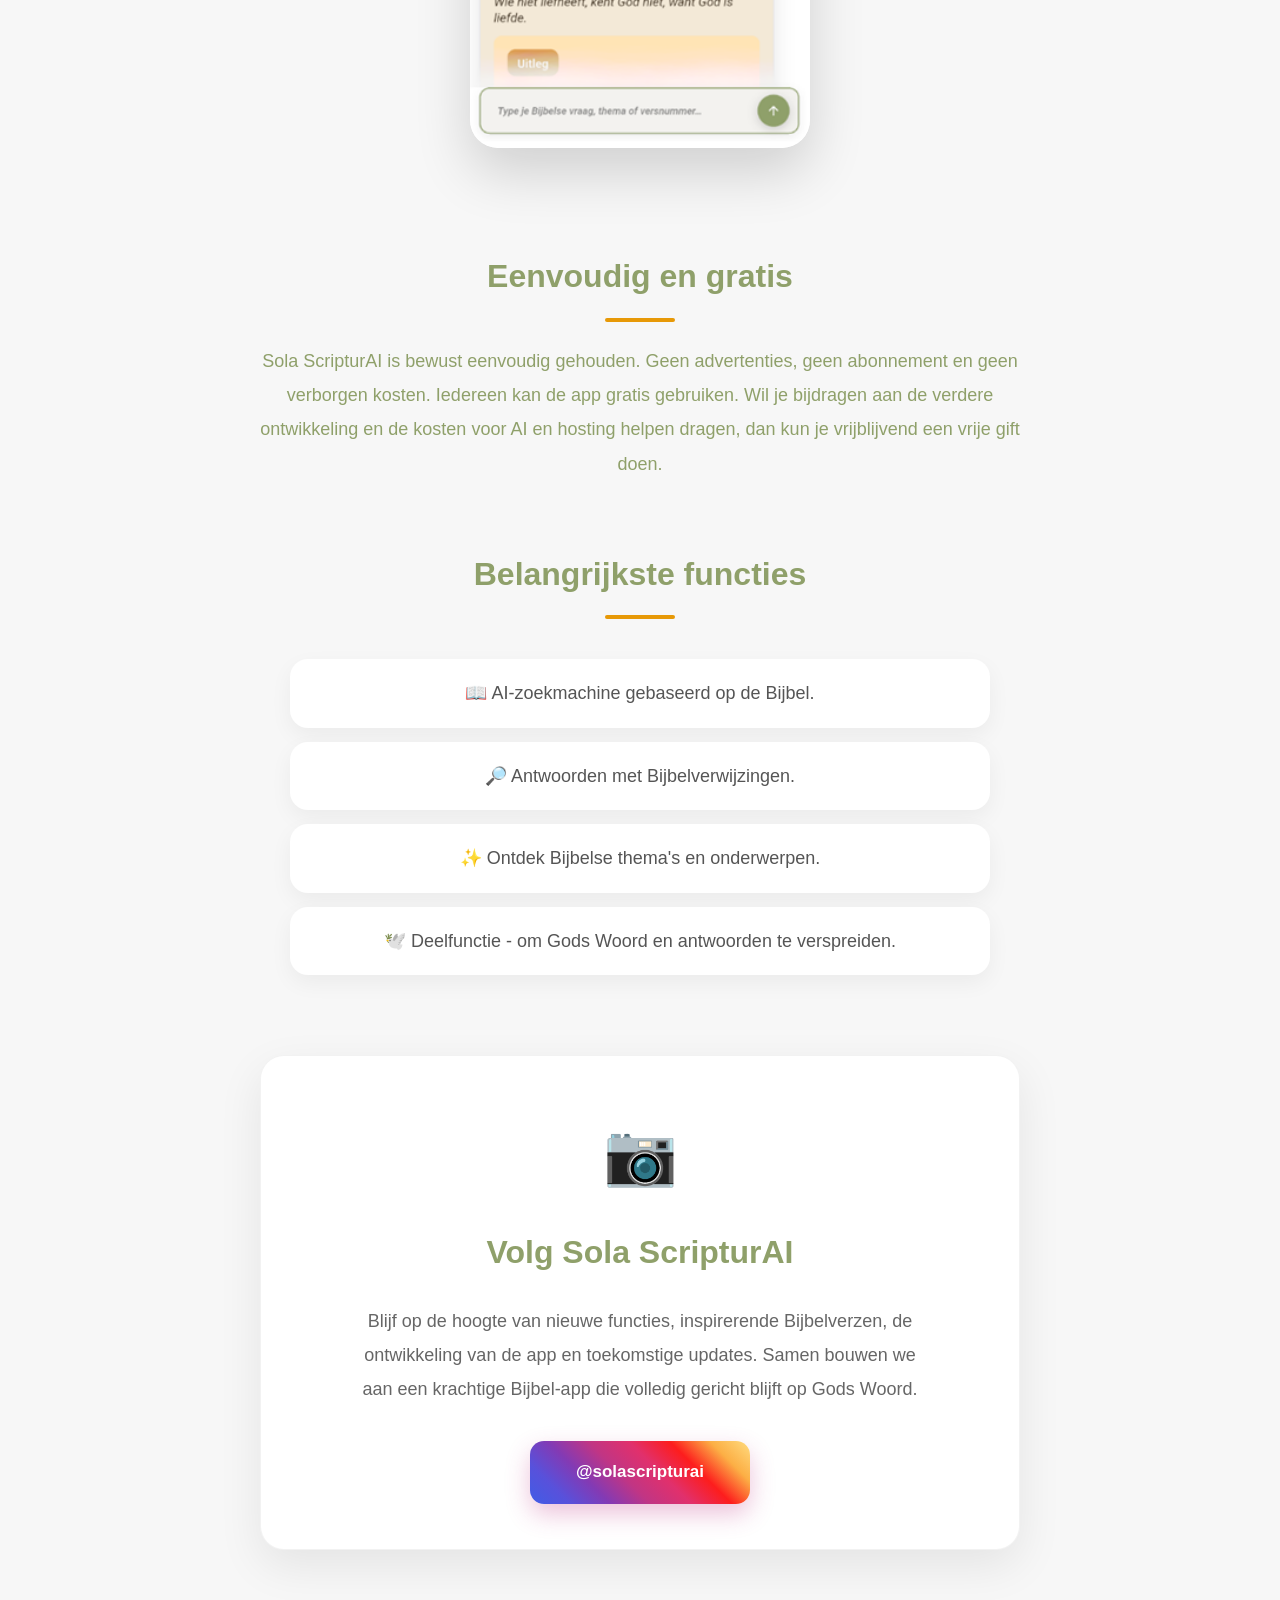
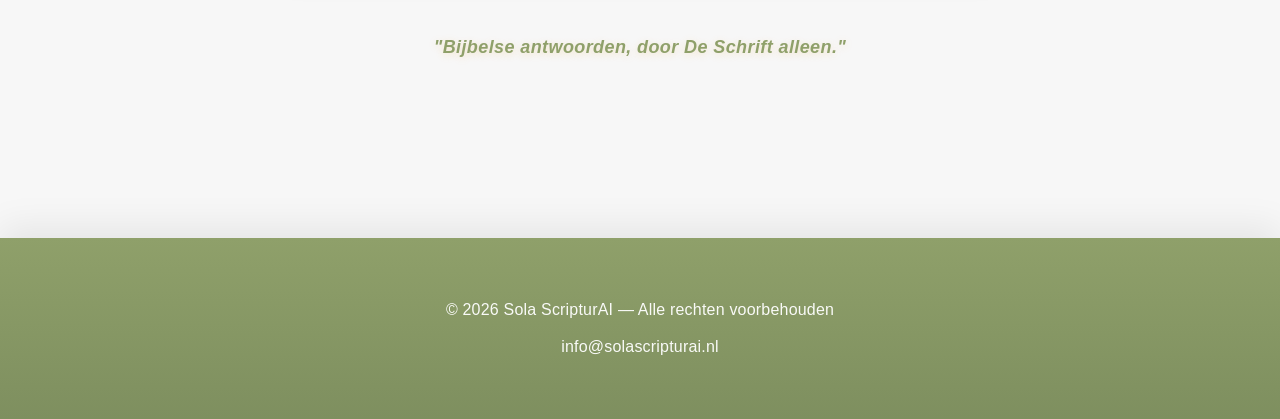
==== commit e19d26e6: "update" ====
--- a/index.html
+++ b/index.html
@@ -85,6 +85,8 @@
 
         <!-- Screenshot -->
 
+        <section class="app-preview fade-in">
+
             <img src="print.png"
                  alt="Screenshot van Sola ScripturAI">
 
@@ -110,7 +112,7 @@
 
         <section>
 
-            <h2>Features</h2>
+            <h2>Belangrijkste functies</h2>
 
             <ul>
 
@@ -120,7 +122,7 @@
 
                 <li>✨ Ontdek Bijbelse thema's en onderwerpen.</li>
 
-                <li>🕊️ Deelfunctie om Gods Woord te verspreiden.</li>
+                <li>🕊️ Deelfunctie - om Gods Woord en antwoorden te verspreiden.</li>
 
             </ul>
 
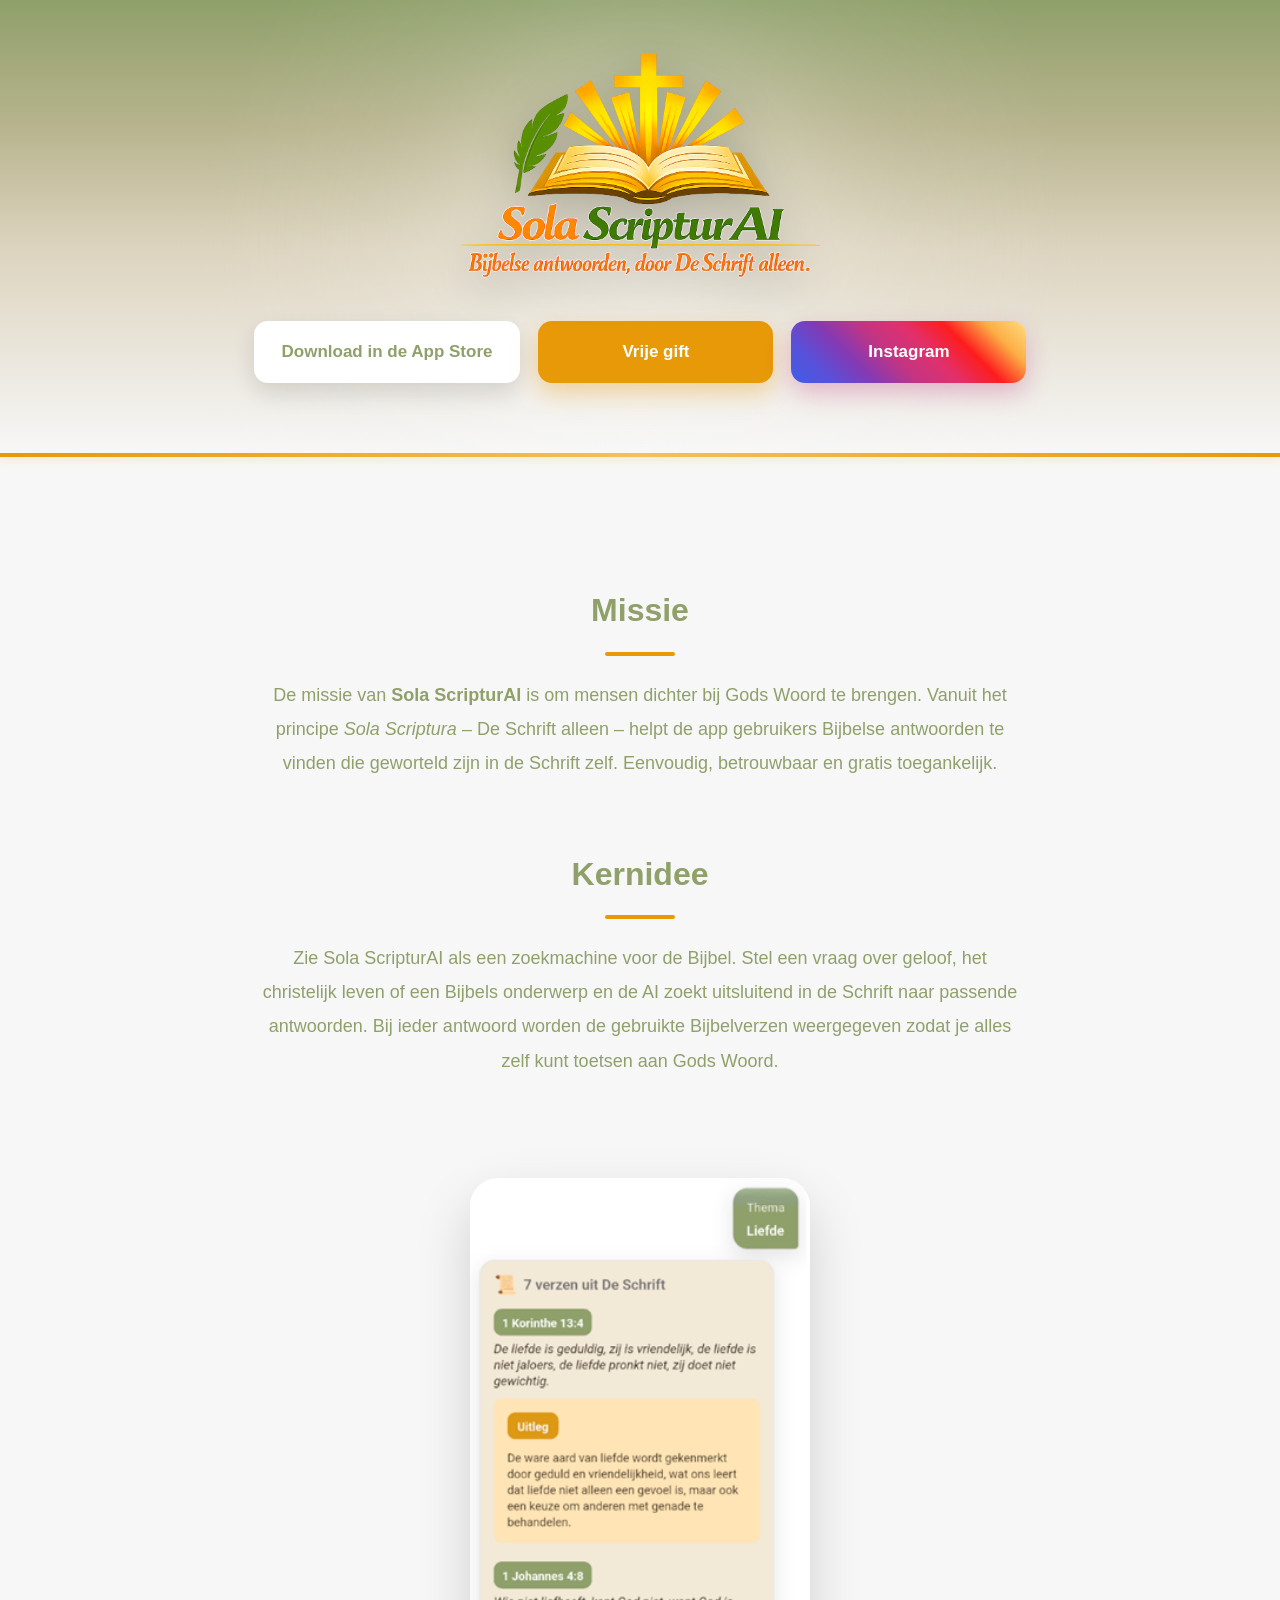
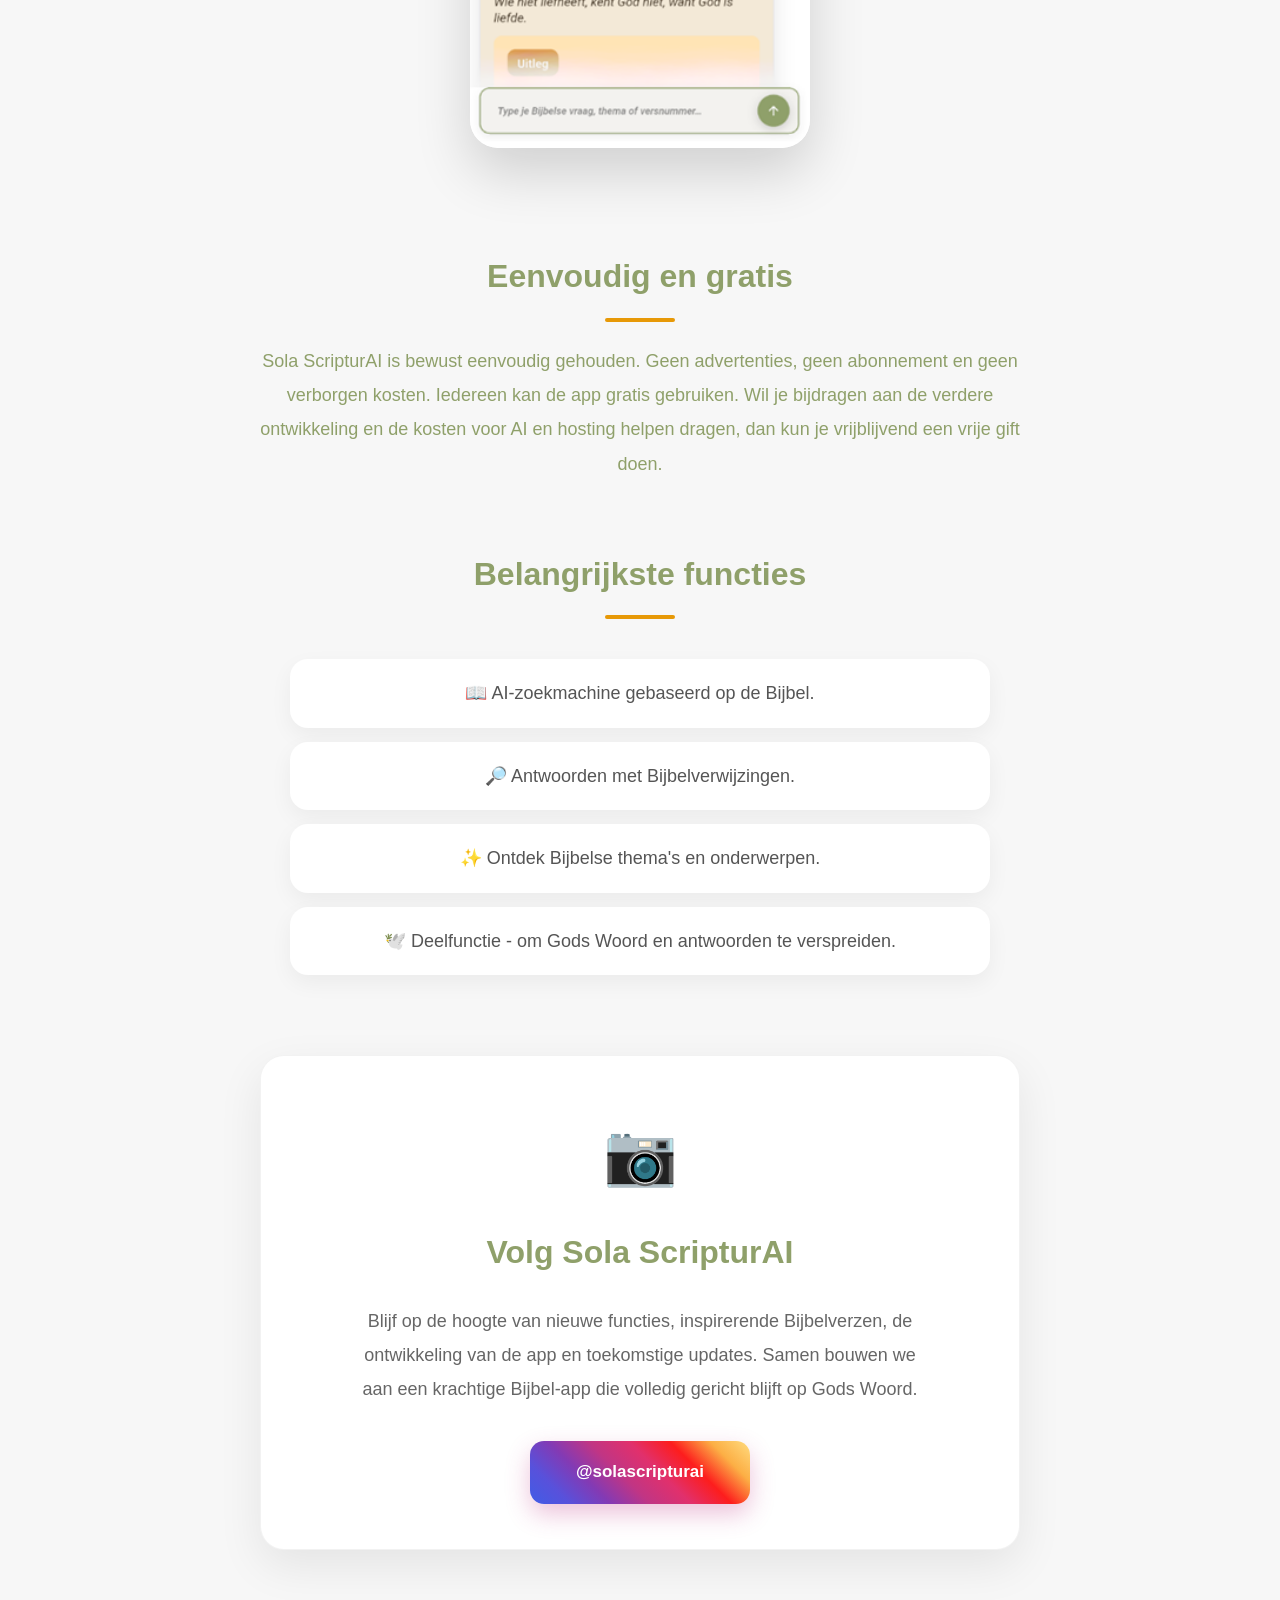
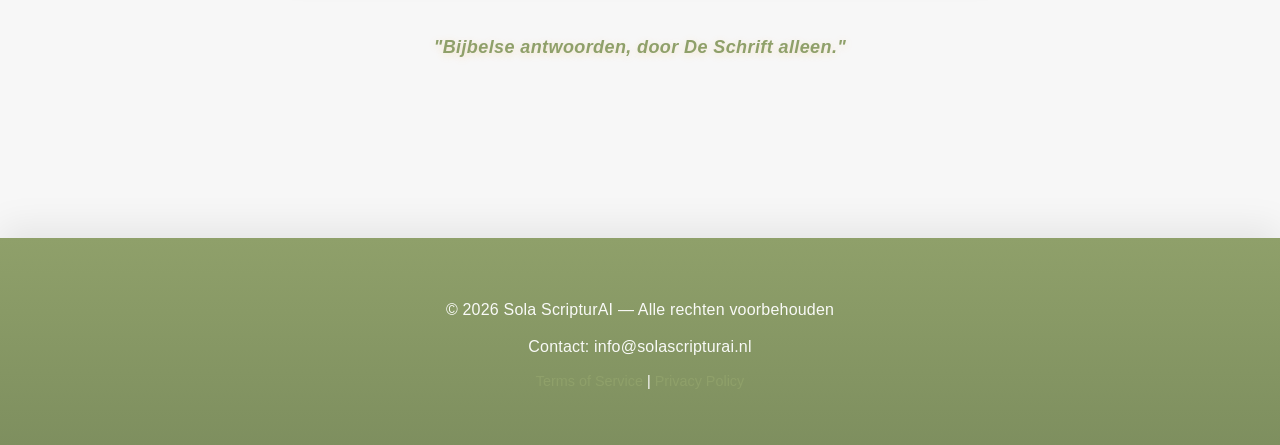
==== commit 325950c0: "update" ====
--- a/index.html
+++ b/index.html
@@ -2,169 +2,95 @@
 <html lang="nl">
 
 <head>
-    <meta charset="UTF-8">
-    <meta name="viewport" content="width=device-width, initial-scale=1.0">
-
-    <title>Sola ScripturAI</title>
-
-    <link rel="stylesheet" href="style.css">
+  <meta charset="UTF-8">
+  <meta name="viewport" content="width=device-width, initial-scale=1.0">
+  <title>Sola ScripturAI</title>
+  <link rel="stylesheet" href="style.css">
 </head>
 
 <body>
 
-    <header class="hero">
+  <header class="hero">
+    <div class="hero-inner fade-in">
+      <img src="logo.png" alt="Sola ScripturAI Logo" class="logo">
 
-        <div class="hero-inner fade-in">
+      <div class="hero-buttons">
+        <a href="APPSTORE_LINK_HIER" class="btn appstore">Download in de App Store</a>
+        <a href="https://donate.stripe.com/test_3cI3cxeo8ald2aHfZl2kw00" class="btn donate">Vrije gift</a>
+        <a href="https://www.instagram.com/solascripturai/" target="_blank" rel="noopener" class="btn instagram">Instagram</a>
+      </div>
+    </div>
+  </header>
 
-            <img src="logo.png"
-                 alt="Sola ScripturAI Logo"
-                 class="logo">
+  <div class="section-divider"></div>
 
-            <div class="hero-buttons">
+  <main class="content">
 
-                <a href="APPSTORE_LINK_HIER"
-                   class="btn appstore">
-                    Download in de App Store
-                </a>
+    <section>
+      <h2>Missie</h2>
+      <p>
+        De missie van <strong>Sola ScripturAI</strong> is om mensen dichter bij Gods Woord te brengen.
+        Vanuit het principe <em>Sola Scriptura</em> – De Schrift alleen – helpt de app gebruikers
+        Bijbelse antwoorden te vinden die geworteld zijn in de Schrift zelf. Eenvoudig, betrouwbaar en gratis toegankelijk.
+      </p>
+    </section>
 
-                <a href="https://donate.stripe.com/test_3cI3cxeo8ald2aHfZl2kw00"
-                   class="btn donate">
-                    Vrije gift
-                </a>
+    <section>
+      <h2>Kernidee</h2>
+      <p>
+        Zie Sola ScripturAI als een zoekmachine voor de Bijbel.
+        Stel een vraag over geloof, het christelijk leven of een Bijbels onderwerp en de AI zoekt uitsluitend in de Schrift
+        naar passende antwoorden. Bij ieder antwoord worden de gebruikte Bijbelverzen weergegeven zodat je alles zelf kunt
+        toetsen aan Gods Woord.
+      </p>
+    </section>
 
-                 <a href="https://www.instagram.com/solascripturai/"
-                    target="_blank"
-                    rel="noopener"
-                    class="btn instagram">
-                    Instagram
-                </a>
+    <section class="app-preview fade-in">
+      <img src="print.png" alt="Screenshot van Sola ScripturAI">
+    </section>
 
-            </div>
+    <section>
+      <h2>Eenvoudig en gratis</h2>
+      <p>
+        Sola ScripturAI is bewust eenvoudig gehouden. Geen advertenties, geen abonnement en geen verborgen kosten.
+        Iedereen kan de app gratis gebruiken. Wil je bijdragen aan de verdere ontwikkeling en de kosten voor AI en hosting
+        helpen dragen, dan kun je vrijblijvend een vrije gift doen.
+      </p>
+    </section>
 
-        </div>
+    <section>
+      <h2>Belangrijkste functies</h2>
+      <ul>
+        <li>📖 AI-zoekmachine gebaseerd op de Bijbel.</li>
+        <li>🔎 Antwoorden met Bijbelverwijzingen.</li>
+        <li>✨ Ontdek Bijbelse thema's en onderwerpen.</li>
+        <li>🕊️ Deelfunctie - om Gods Woord en antwoorden te verspreiden.</li>
+      </ul>
+    </section>
 
-    </header>
+    <section class="instagram-card fade-in">
+      <div class="instagram-icon">📷</div>
+      <h2>Volg Sola ScripturAI</h2>
+      <p>
+        Blijf op de hoogte van nieuwe functies, inspirerende Bijbelverzen, de ontwikkeling van de app en toekomstige updates.
+        Samen bouwen we aan een krachtige Bijbel-app die volledig gericht blijft op Gods Woord.
+      </p>
+      <a href="https://www.instagram.com/solascripturai/" target="_blank" class="btn instagram">@solascripturai</a>
+    </section>
 
-    <div class="section-divider"></div>
+    <p class="slogan">"Bijbelse antwoorden, door De Schrift alleen."</p>
 
-    <main class="content">
+  </main>
 
-        <!-- Missie -->
+  <footer>
+    <p>© 2026 Sola ScripturAI — Alle rechten voorbehouden</p>
+    <p>Contact: info@solascripturai.nl</p>
 
-        <section>
-
-            <h2>Missie</h2>
-
-            <p>
-                De missie van <strong>Sola ScripturAI</strong> is om mensen
-                dichter bij Gods Woord te brengen. Vanuit het principe
-                <em>Sola Scriptura</em> – De Schrift alleen – helpt de app
-                gebruikers Bijbelse antwoorden te vinden die geworteld zijn
-                in de Schrift zelf. Eenvoudig, betrouwbaar en gratis
-                toegankelijk.
-            </p>
-
-        </section>
-
-        <!-- Kernidee -->
-
-        <section>
-
-            <h2>Kernidee</h2>
-
-            <p>
-                Zie Sola ScripturAI als een zoekmachine voor de Bijbel.
-                Stel een vraag over geloof, het christelijk leven of een
-                Bijbels onderwerp en de AI zoekt uitsluitend in de Schrift
-                naar passende antwoorden. Bij ieder antwoord worden de
-                gebruikte Bijbelverzen weergegeven zodat je alles zelf kunt
-                toetsen aan Gods Woord.
-            </p>
-
-        </section>
-
-        <!-- Screenshot -->
-
-        <section class="app-preview fade-in">
-
-            <img src="print.png"
-                 alt="Screenshot van Sola ScripturAI">
-
-        </section>
-
-        <!-- Gratis -->
-
-        <section>
-
-            <h2>Eenvoudig en gratis</h2>
-
-            <p>
-                Sola ScripturAI is bewust eenvoudig gehouden. Geen
-                advertenties, geen abonnement en geen verborgen kosten.
-                Iedereen kan de app gratis gebruiken. Wil je bijdragen aan
-                de verdere ontwikkeling en de kosten voor AI en hosting
-                helpen dragen, dan kun je vrijblijvend een vrije gift doen.
-            </p>
-
-        </section>
-
-        <!-- Functies -->
-
-        <section>
-
-            <h2>Belangrijkste functies</h2>
-
-            <ul>
-
-                <li>📖 AI-zoekmachine gebaseerd op de Bijbel.</li>
-
-                <li>🔎 Antwoorden met Bijbelverwijzingen.</li>
-
-                <li>✨ Ontdek Bijbelse thema's en onderwerpen.</li>
-
-                <li>🕊️ Deelfunctie - om Gods Woord en antwoorden te verspreiden.</li>
-
-            </ul>
-
-        </section>
-
-        <!-- Instagram -->
-
-        <section class="instagram-card fade-in">
-
-            <div class="instagram-icon">📷</div>
-
-            <h2>Volg Sola ScripturAI</h2>
-
-            <p>
-                Blijf op de hoogte van nieuwe functies, inspirerende
-                Bijbelverzen, de ontwikkeling van de app en toekomstige
-                updates. Samen bouwen we aan een krachtige Bijbel-app die
-                volledig gericht blijft op Gods Woord.
-            </p>
-
-            <a href="https://www.instagram.com/solascripturai/"
-               target="_blank"
-               class="btn instagram">
-                @solascripturai
-            </a>
-
-        </section>
-
-        <p class="slogan">
-            "Bijbelse antwoorden, door De Schrift alleen."
-        </p>
-
-    </main>
-
-    <footer>
-
-        <p>© 2026 Sola ScripturAI — Alle rechten voorbehouden</p>
-
-        <p>info@solascripturai.nl</p>
-
-    </footer>
+    <div class="legal-links">
+      <a href="terms.html" target="_blank" rel="noopener">Terms of Service</a> |
+      <a href="privacy.html" target="_blank" rel="noopener">Privacy Policy</a>
+    </div>
+  </footer>
 
 </body>
-
-</html>+</html>
--- a/style.css
+++ b/style.css
@@ -949,6 +949,49 @@
 
 }
 
+footer .legal-links {
+  margin-top: 8px;
+  font-size: 0.9rem;
+}
+
+footer .legal-links a {
+  color: #8FA06A;
+  text-decoration: none;
+}
+
+footer .legal-links a:hover {
+  text-decoration: underline;
+}
+
+footer .legal-links {
+  margin-top: 8px;
+  font-size: 0.9rem;
+  opacity: 0;
+  animation: fadeInLegal 1.4s ease forwards;
+}
+
+footer .legal-links a {
+  color: #8FA06A;
+  text-decoration: none;
+  transition: opacity 0.3s ease, text-decoration 0.3s ease;
+}
+
+footer .legal-links a:hover {
+  text-decoration: underline;
+  opacity: 0.8;
+}
+
+@keyframes fadeInLegal {
+  from {
+    opacity: 0;
+    transform: translateY(6px);
+  }
+  to {
+    opacity: 1;
+    transform: translateY(0);
+  }
+}
+
 /* ==========================================================
    EINDE
 ========================================================== */
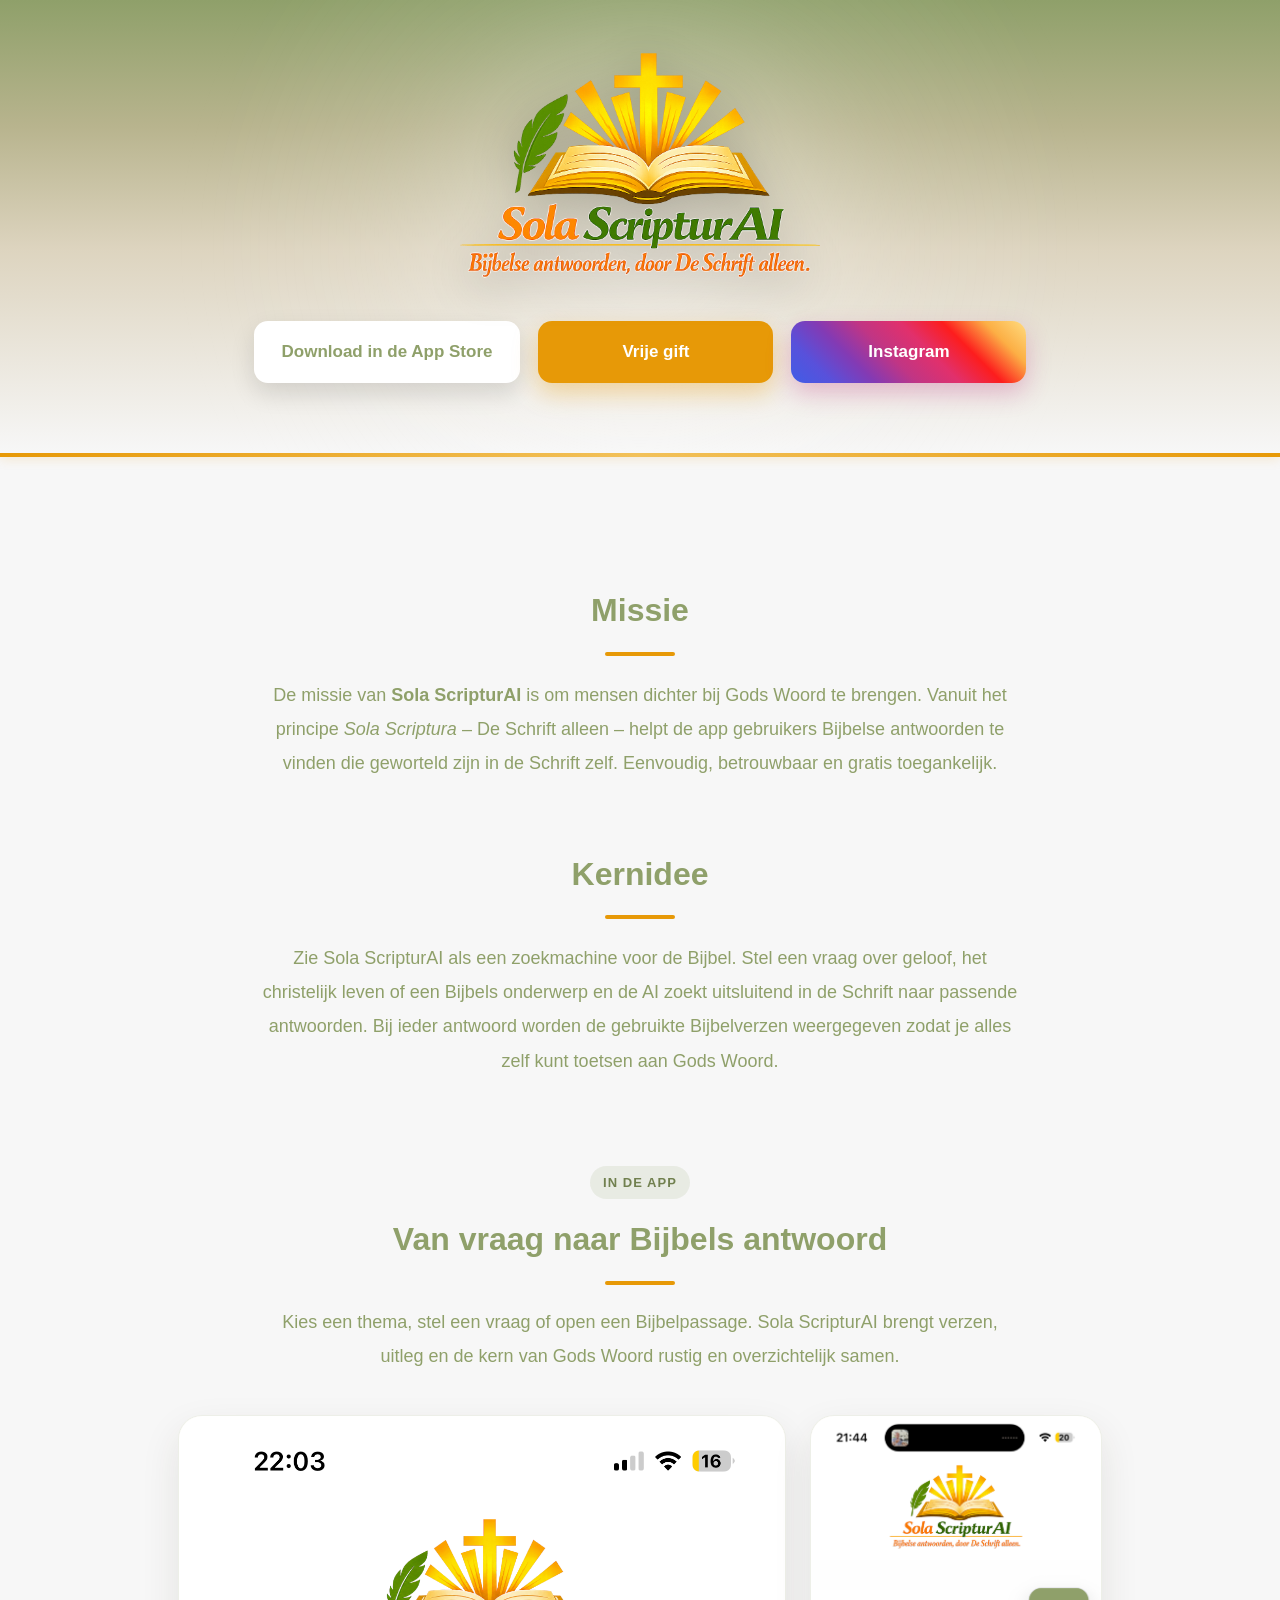
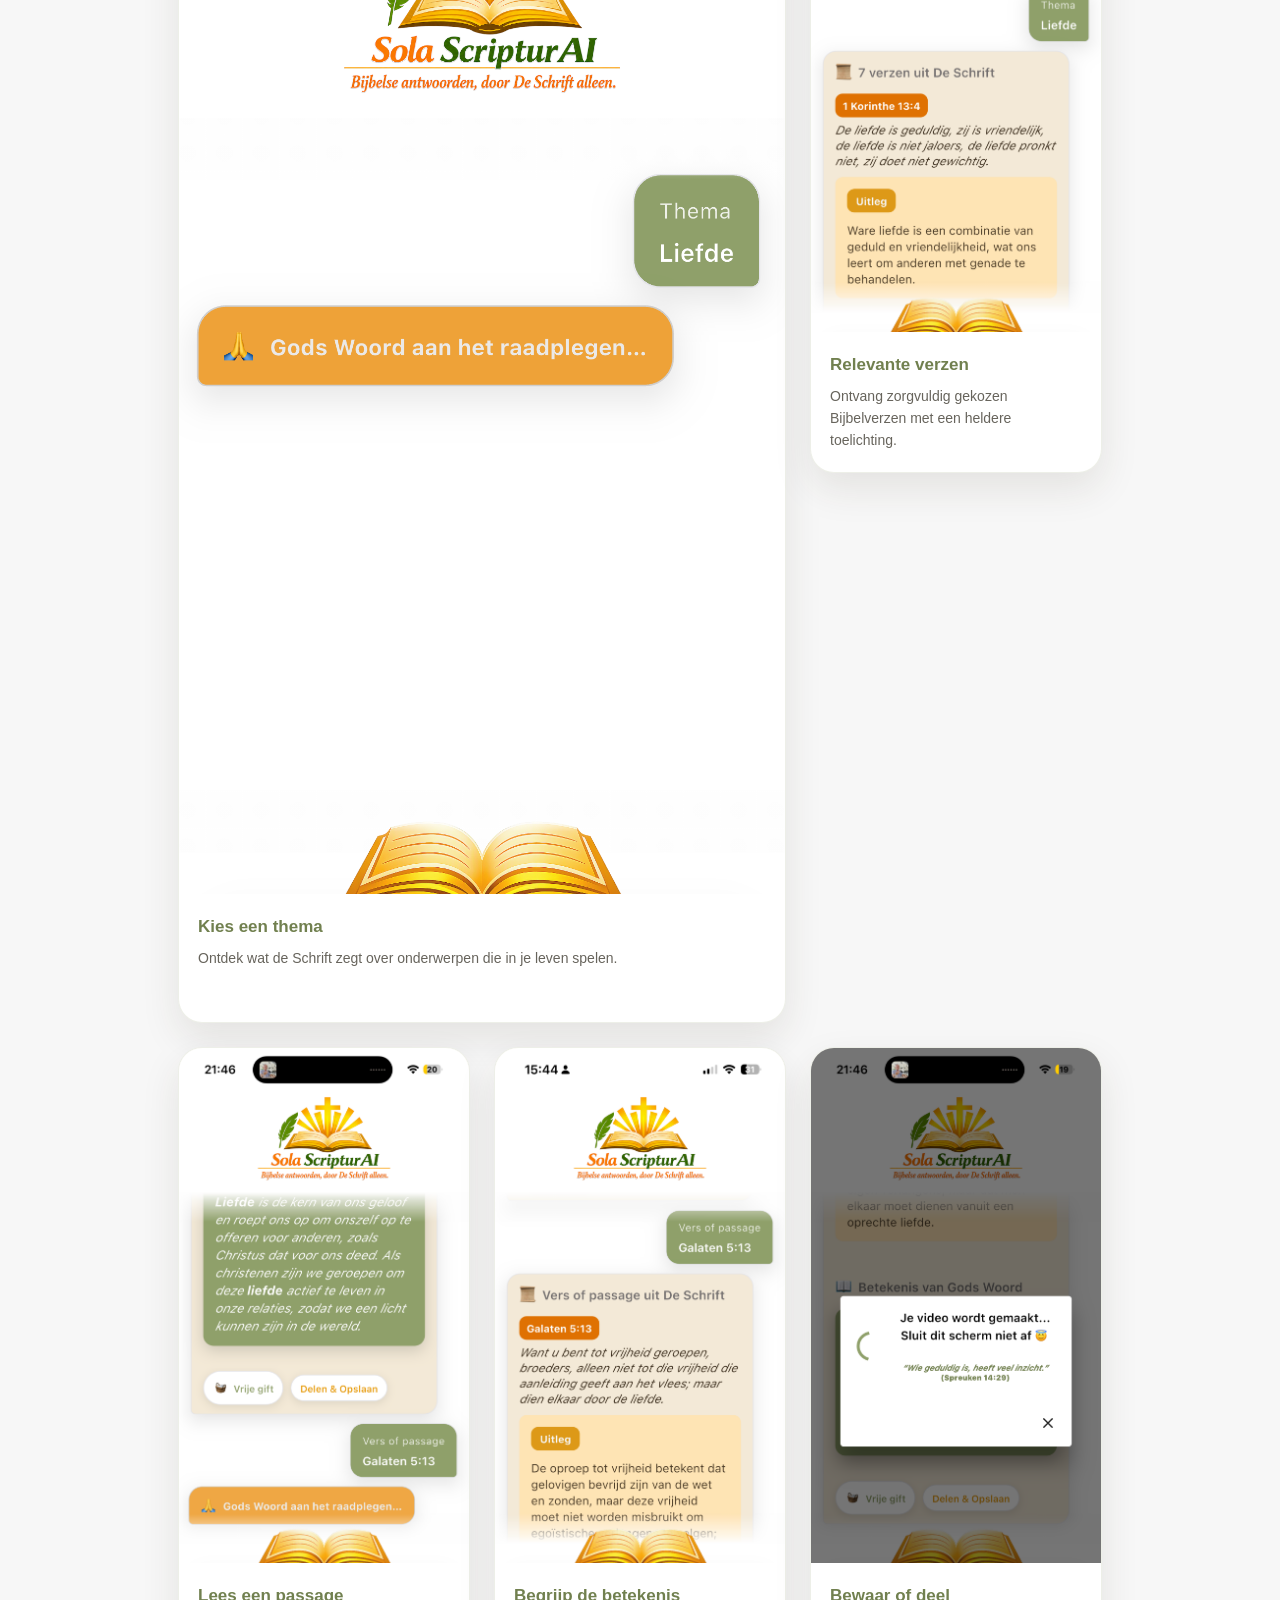
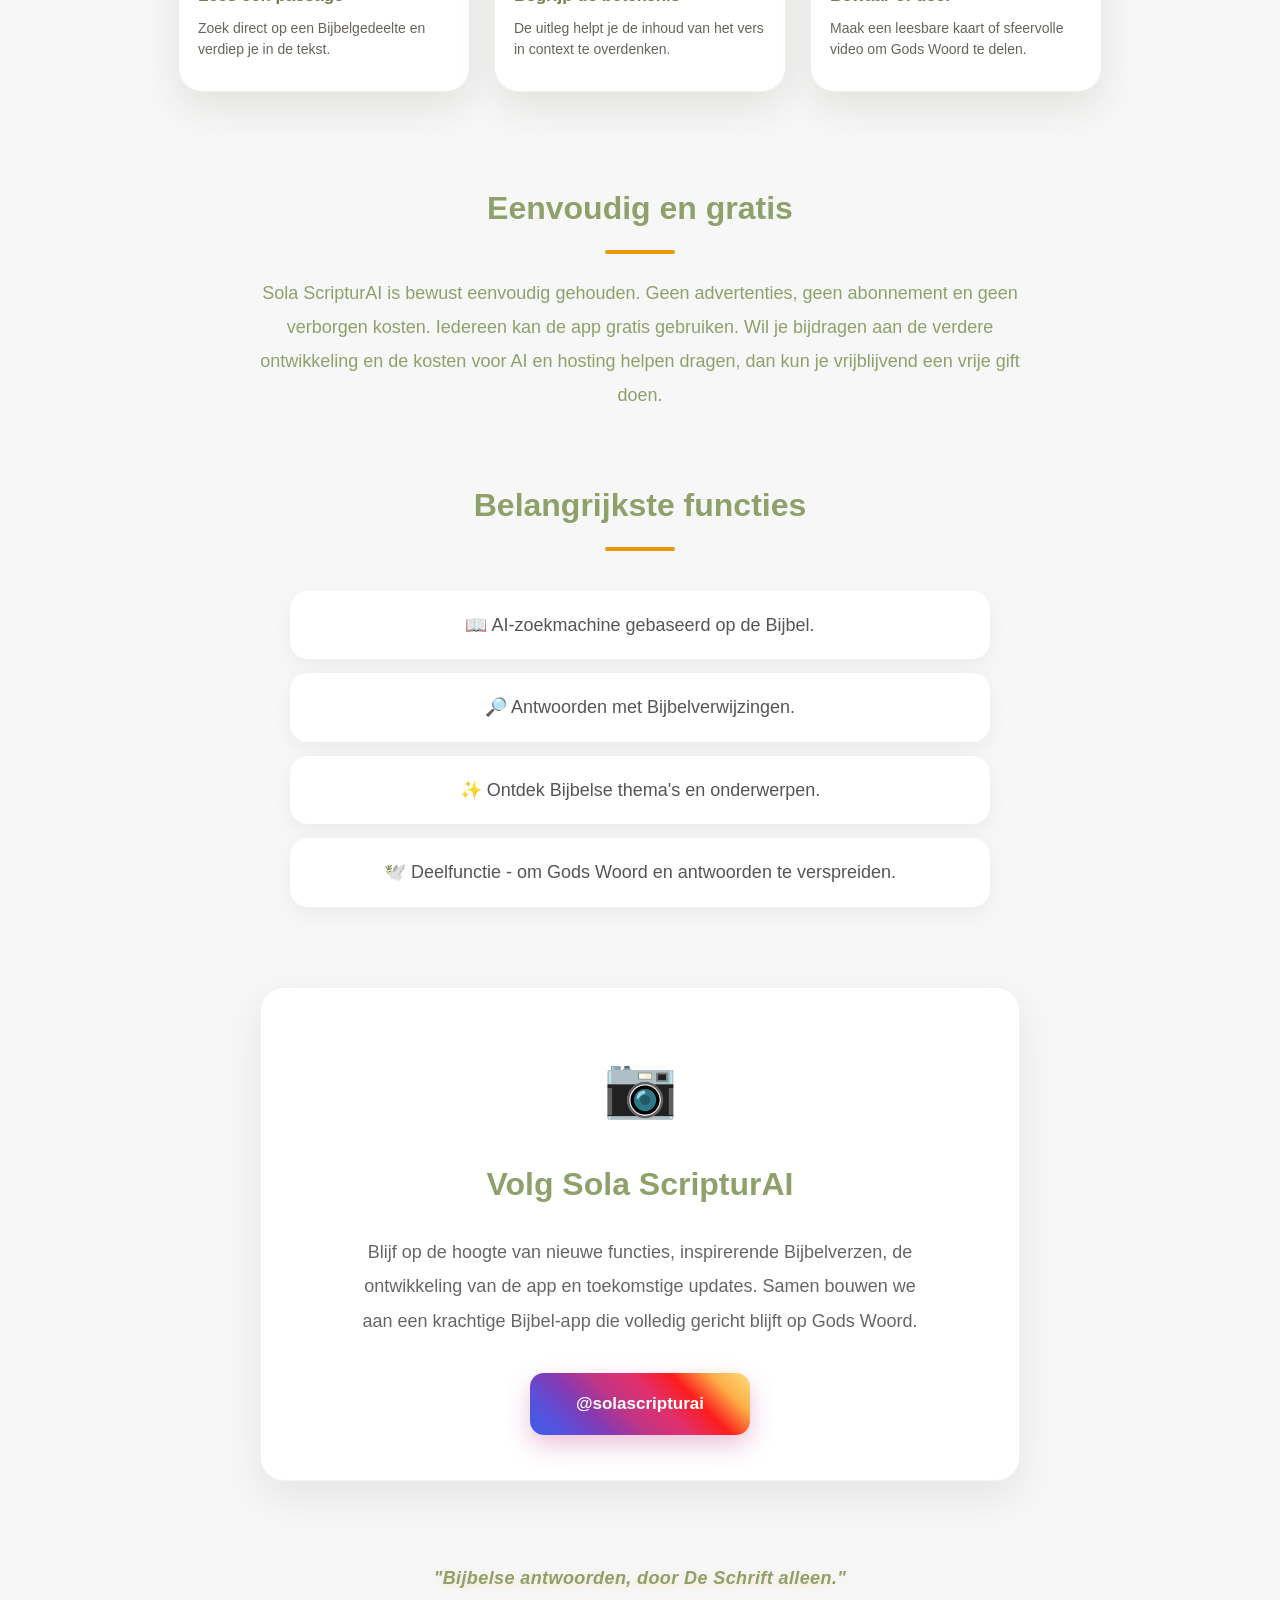
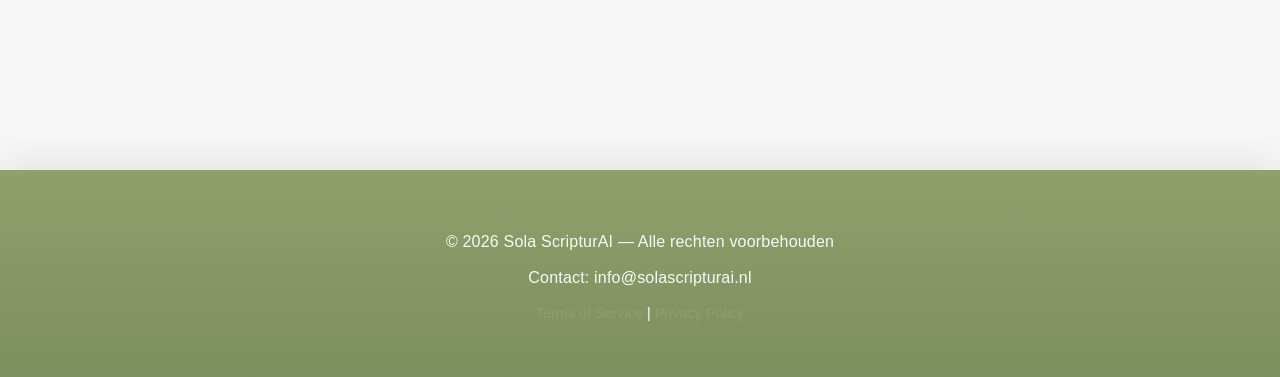
==== commit dbccaa6b: "fixes" ====
--- a/index.html
+++ b/index.html
@@ -5,6 +5,8 @@
   <meta charset="UTF-8">
   <meta name="viewport" content="width=device-width, initial-scale=1.0">
   <title>Sola ScripturAI</title>
+  <link rel="icon" type="image/png" href="icon/app-icoon.png">
+  <link rel="apple-touch-icon" href="icon/app-icoon.png">
   <link rel="stylesheet" href="style.css">
 </head>
 
@@ -45,8 +47,57 @@
       </p>
     </section>
 
-    <section class="app-preview fade-in">
-      <img src="print.png" alt="Screenshot van Sola ScripturAI">
+    <section class="app-showcase fade-in" aria-labelledby="app-showcase-title">
+      <div class="showcase-intro">
+        <span class="eyebrow">In de app</span>
+        <h2 id="app-showcase-title">Van vraag naar Bijbels antwoord</h2>
+        <p>
+          Kies een thema, stel een vraag of open een Bijbelpassage. Sola ScripturAI brengt verzen,
+          uitleg en de kern van Gods Woord rustig en overzichtelijk samen.
+        </p>
+      </div>
+
+      <div class="screenshot-grid">
+        <figure class="screenshot-card screenshot-card--featured">
+          <img src="images/app/liefde-thema.png" alt="Sola ScripturAI met het thema liefde">
+          <figcaption>
+            <strong>Kies een thema</strong>
+            <span>Ontdek wat de Schrift zegt over onderwerpen die in je leven spelen.</span>
+          </figcaption>
+        </figure>
+
+        <figure class="screenshot-card">
+          <img src="images/app/liefde-verzen.png" alt="Drie Bijbelverzen over liefde in Sola ScripturAI">
+          <figcaption>
+            <strong>Relevante verzen</strong>
+            <span>Ontvang zorgvuldig gekozen Bijbelverzen met een heldere toelichting.</span>
+          </figcaption>
+        </figure>
+
+        <figure class="screenshot-card">
+          <img src="images/app/passage.png" alt="Een Bijbelpassage in Sola ScripturAI">
+          <figcaption>
+            <strong>Lees een passage</strong>
+            <span>Zoek direct op een Bijbelgedeelte en verdiep je in de tekst.</span>
+          </figcaption>
+        </figure>
+
+        <figure class="screenshot-card">
+          <img src="images/app/passage-uitleg.png" alt="Uitleg bij een Bijbelpassage in Sola ScripturAI">
+          <figcaption>
+            <strong>Begrijp de betekenis</strong>
+            <span>De uitleg helpt je de inhoud van het vers in context te overdenken.</span>
+          </figcaption>
+        </figure>
+
+        <figure class="screenshot-card">
+          <img src="images/app/video-maken.png" alt="Een Bijbelse video maken met Sola ScripturAI">
+          <figcaption>
+            <strong>Bewaar of deel</strong>
+            <span>Maak een leesbare kaart of sfeervolle video om Gods Woord te delen.</span>
+          </figcaption>
+        </figure>
+      </div>
     </section>
 
     <section>
--- a/style.css
+++ b/style.css
@@ -993,5 +993,124 @@
 }
 
 /* ==========================================================
+   APP-ERVARINGEN
+========================================================== */
+
+.app-showcase{
+    margin:88px auto;
+}
+
+.showcase-intro{
+    max-width:760px;
+    margin:0 auto 42px;
+    text-align:center;
+}
+
+.showcase-intro h2{
+    margin:12px 0 20px;
+}
+
+.eyebrow{
+    display:inline-block;
+    padding:5px 13px;
+    border-radius:999px;
+    background:rgba(143,160,106,.14);
+    color:#71804F;
+    font-size:13px;
+    font-weight:700;
+    letter-spacing:.08em;
+    text-transform:uppercase;
+}
+
+.screenshot-grid{
+    display:grid;
+    grid-template-columns:repeat(3, minmax(0, 1fr));
+    gap:24px;
+    align-items:start;
+}
+
+.screenshot-card{
+    overflow:hidden;
+    margin:0;
+    background:#fff;
+    border:1px solid rgba(113,128,79,.13);
+    border-radius:24px;
+    box-shadow:0 16px 38px rgba(60,47,30,.10);
+    transition:transform .28s ease, box-shadow .28s ease;
+}
+
+.screenshot-card:hover{
+    transform:translateY(-7px);
+    box-shadow:0 25px 50px rgba(60,47,30,.16);
+}
+
+.screenshot-card--featured{
+    grid-column:span 2;
+}
+
+.screenshot-card img{
+    width:100%;
+    aspect-ratio:9 / 16;
+    object-fit:cover;
+    object-position:top center;
+    background:#f6f2e8;
+}
+
+.screenshot-card figcaption{
+    min-height:128px;
+    padding:18px 19px 21px;
+    text-align:left;
+}
+
+.screenshot-card strong{
+    display:block;
+    margin-bottom:6px;
+    color:#71804F;
+    font-size:17px;
+}
+
+.screenshot-card span{
+    display:block;
+    color:#67645c;
+    font-size:14px;
+    line-height:1.55;
+}
+
+@media (max-width:760px){
+    .app-showcase{
+        margin:62px auto;
+    }
+
+    .screenshot-grid{
+        grid-template-columns:repeat(2, minmax(0, 1fr));
+        gap:16px;
+    }
+
+    .screenshot-card--featured{
+        grid-column:span 2;
+    }
+
+    .screenshot-card figcaption{
+        min-height:0;
+        padding:14px;
+    }
+}
+
+@media (max-width:480px){
+    .screenshot-grid{
+        grid-template-columns:1fr;
+    }
+
+    .screenshot-card--featured{
+        grid-column:span 1;
+    }
+
+    .screenshot-card img{
+        max-height:540px;
+        object-fit:contain;
+    }
+}
+
+/* ==========================================================
    EINDE
-========================================================== */+========================================================== */
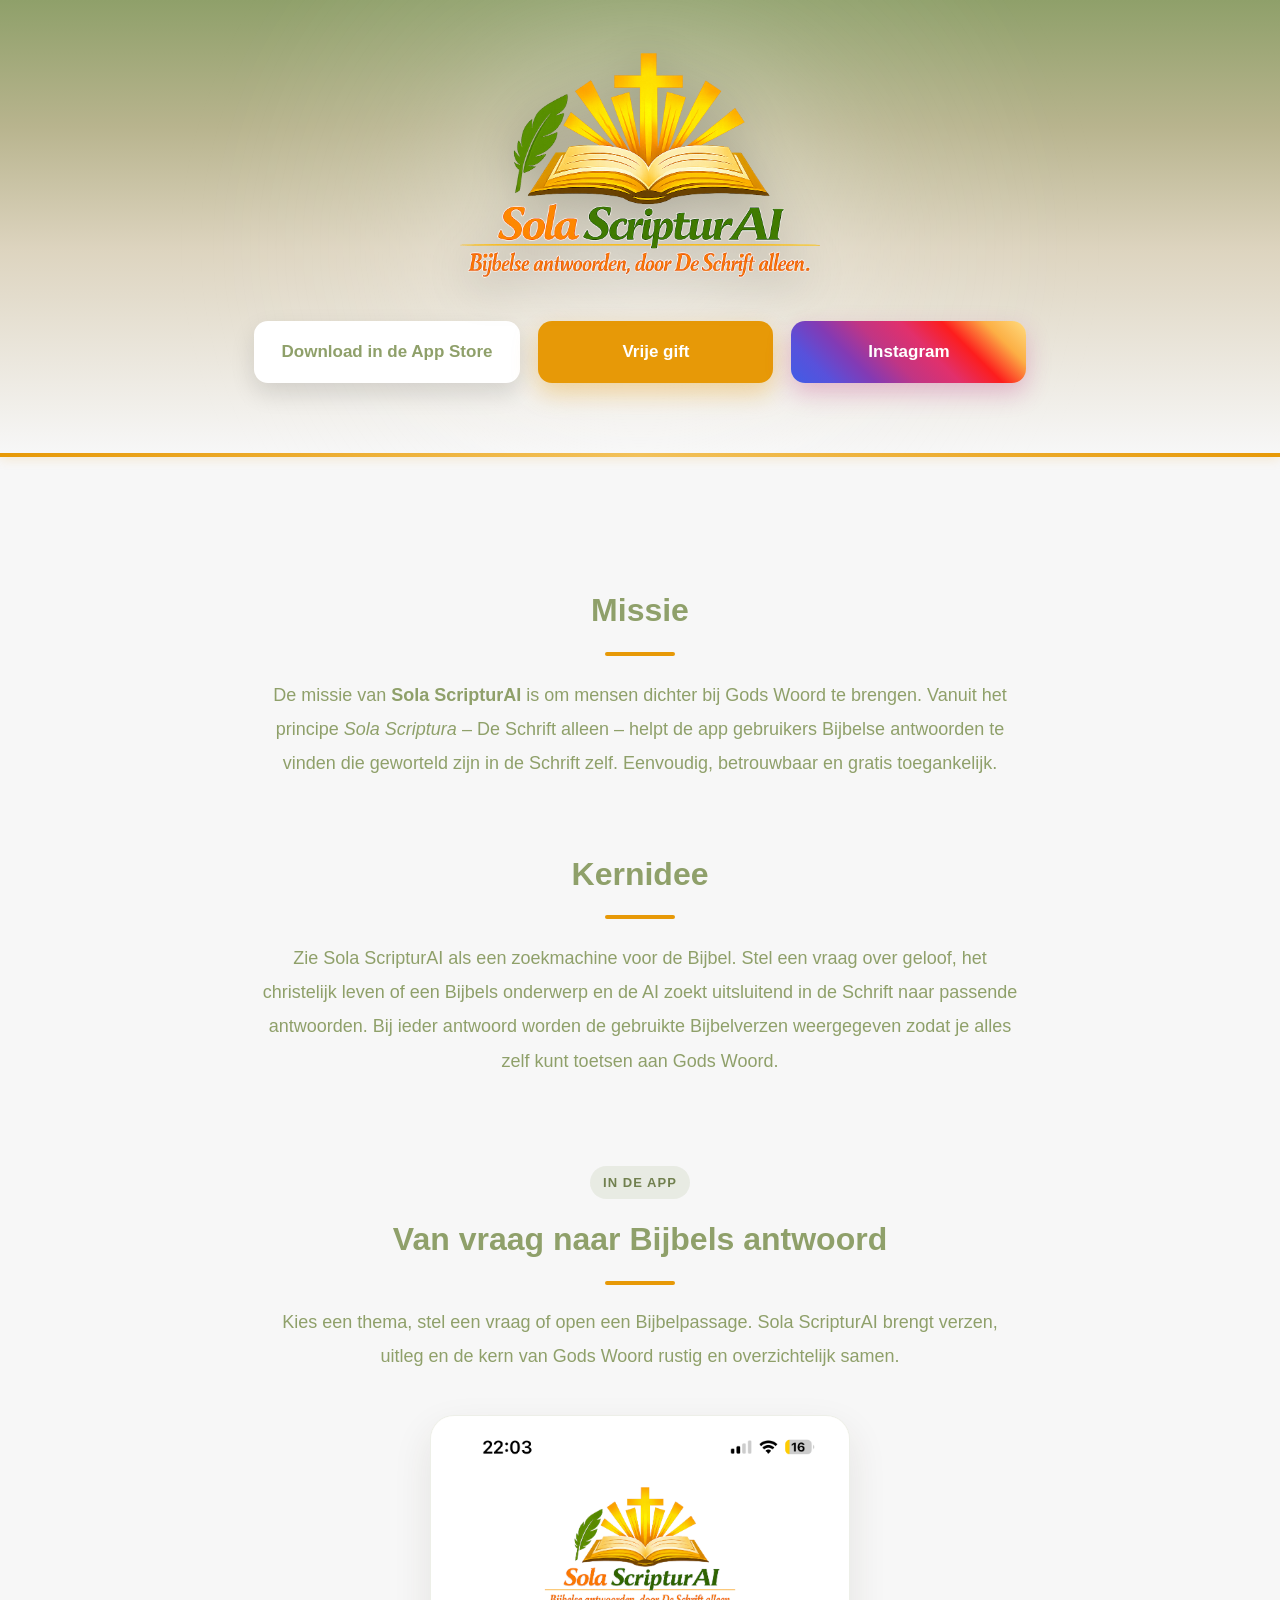
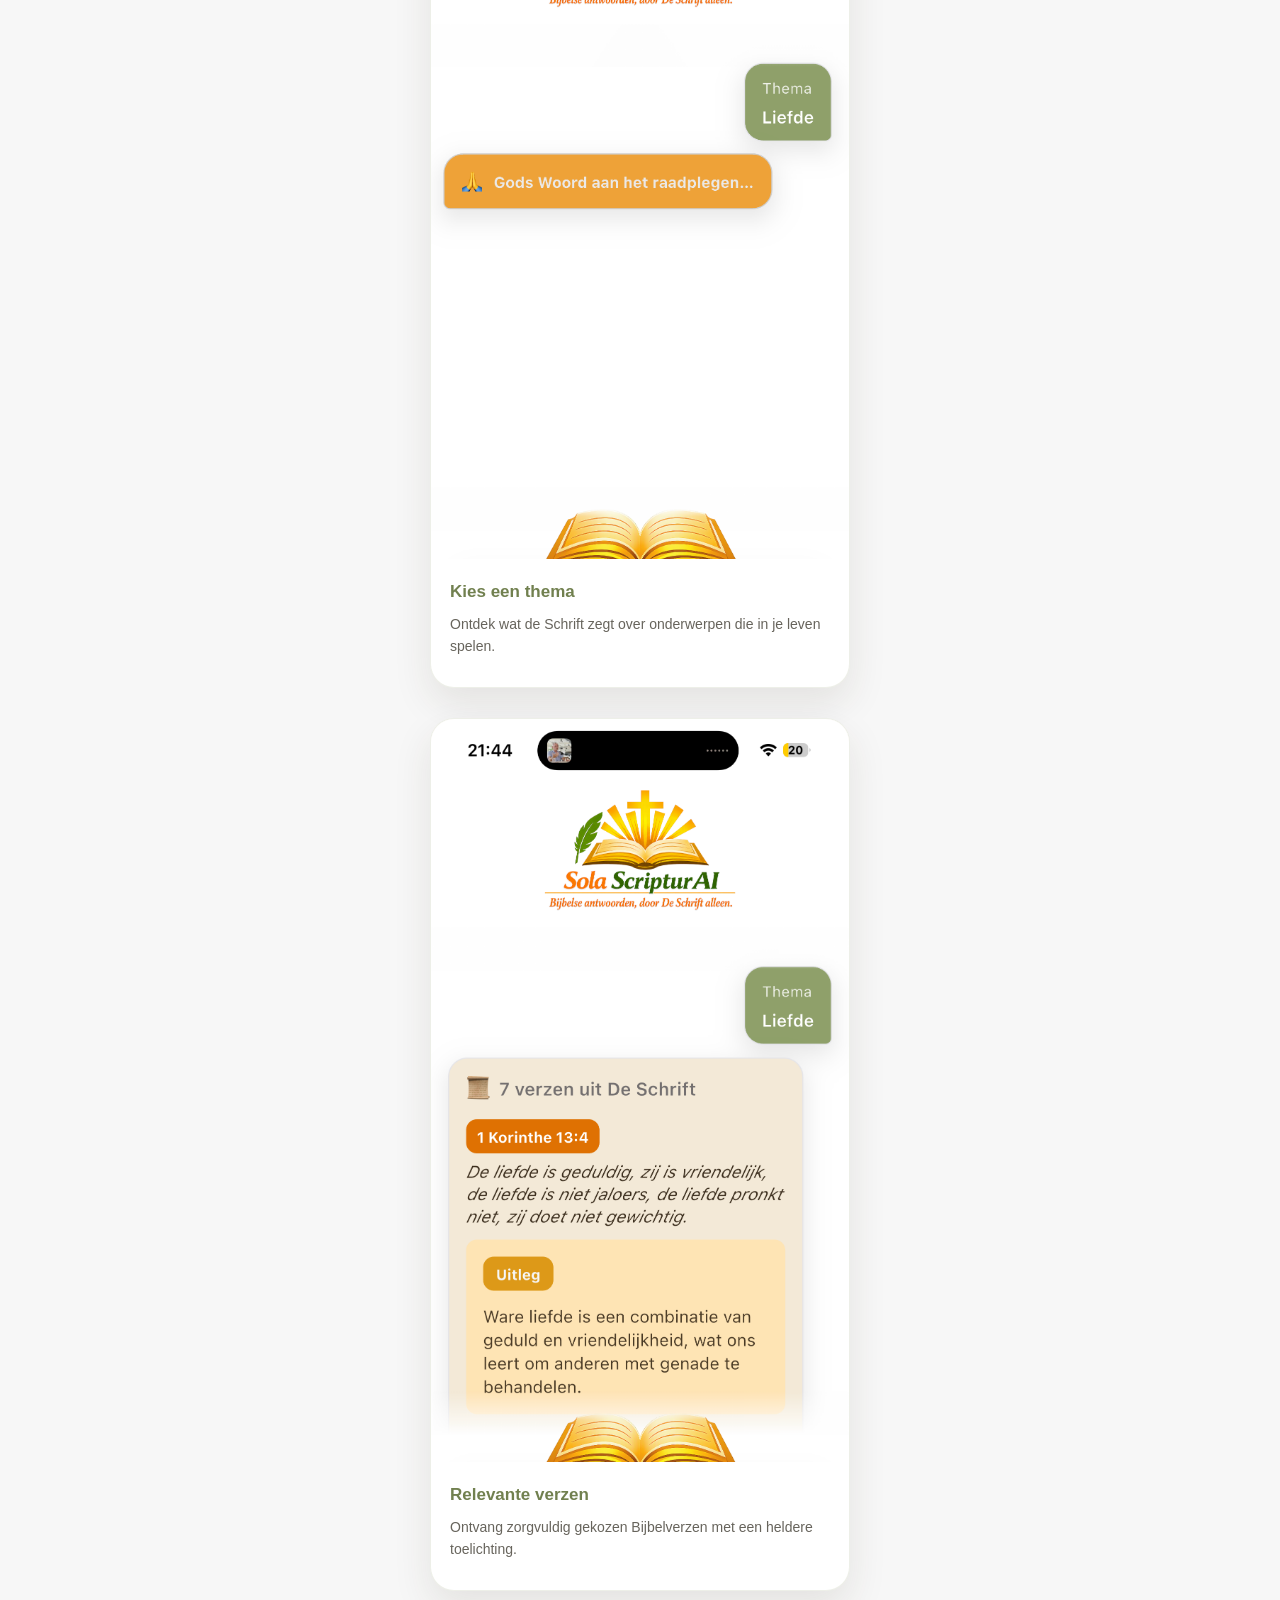
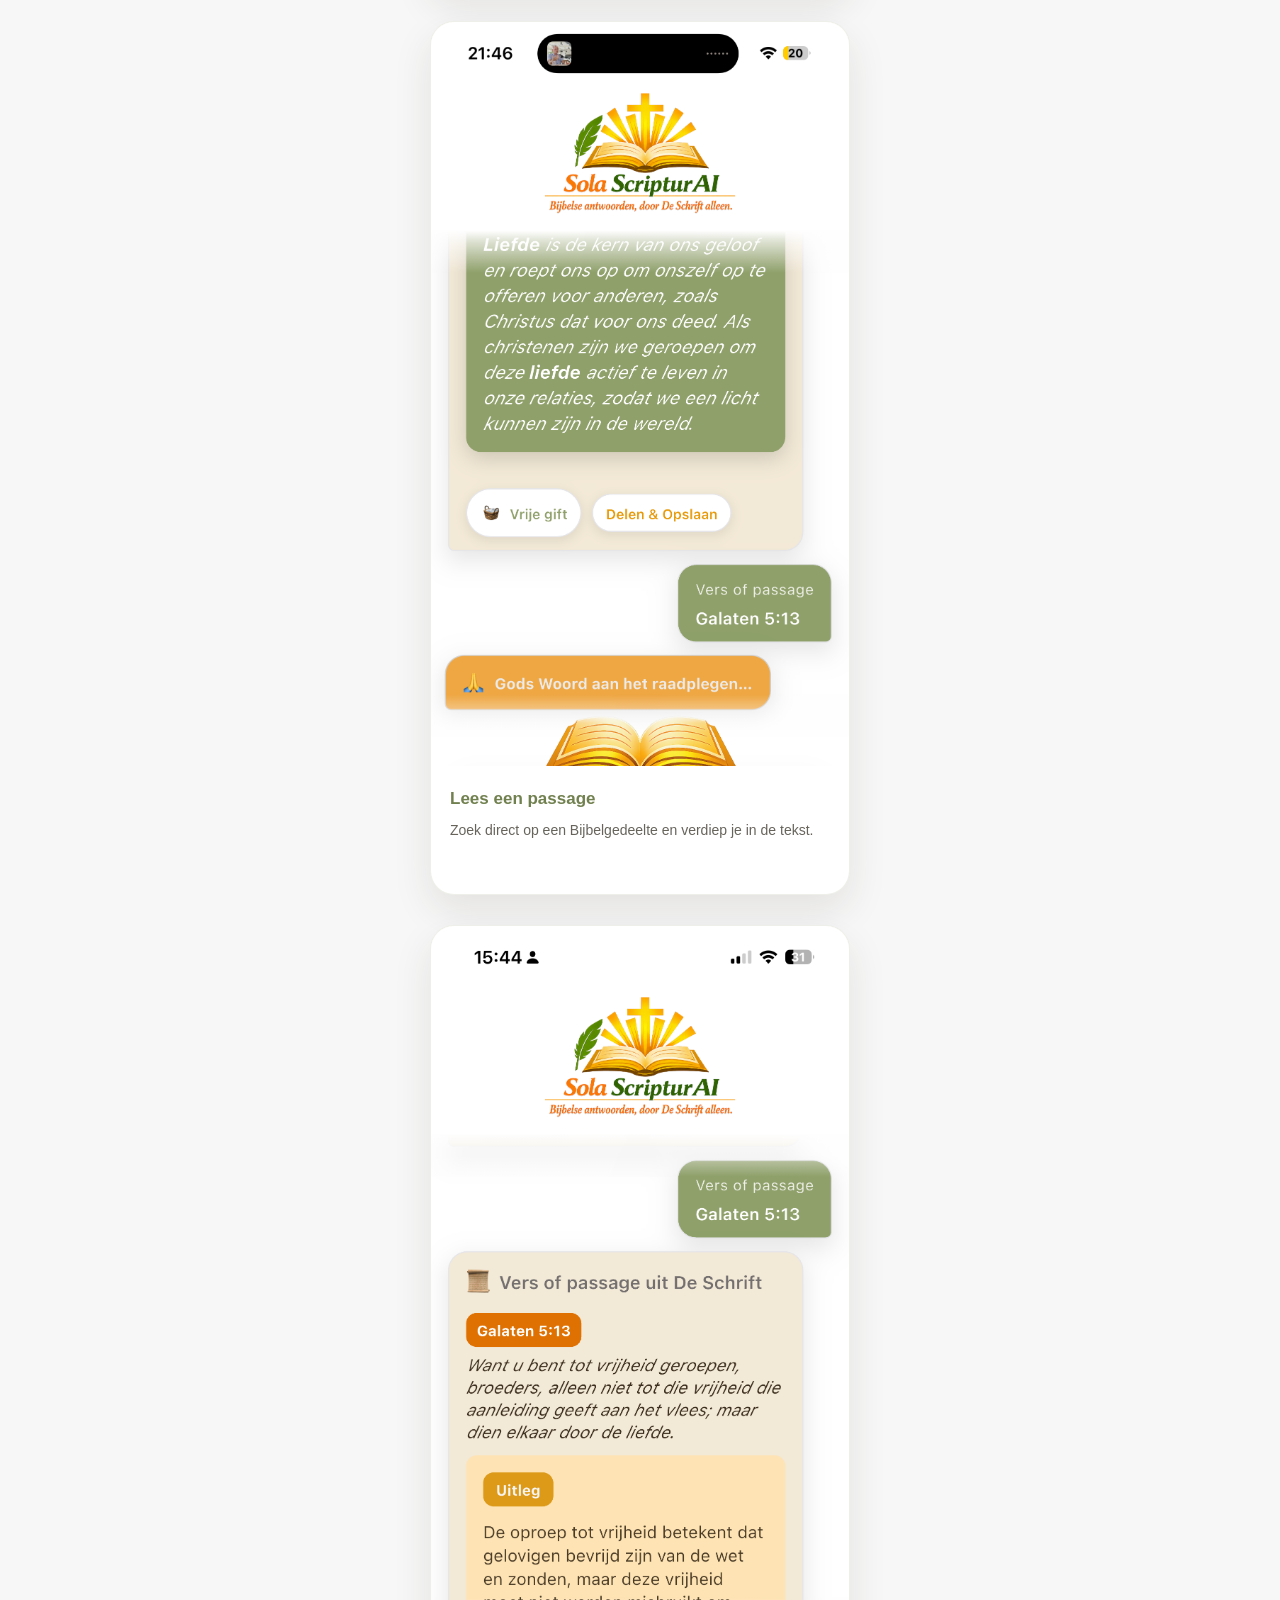
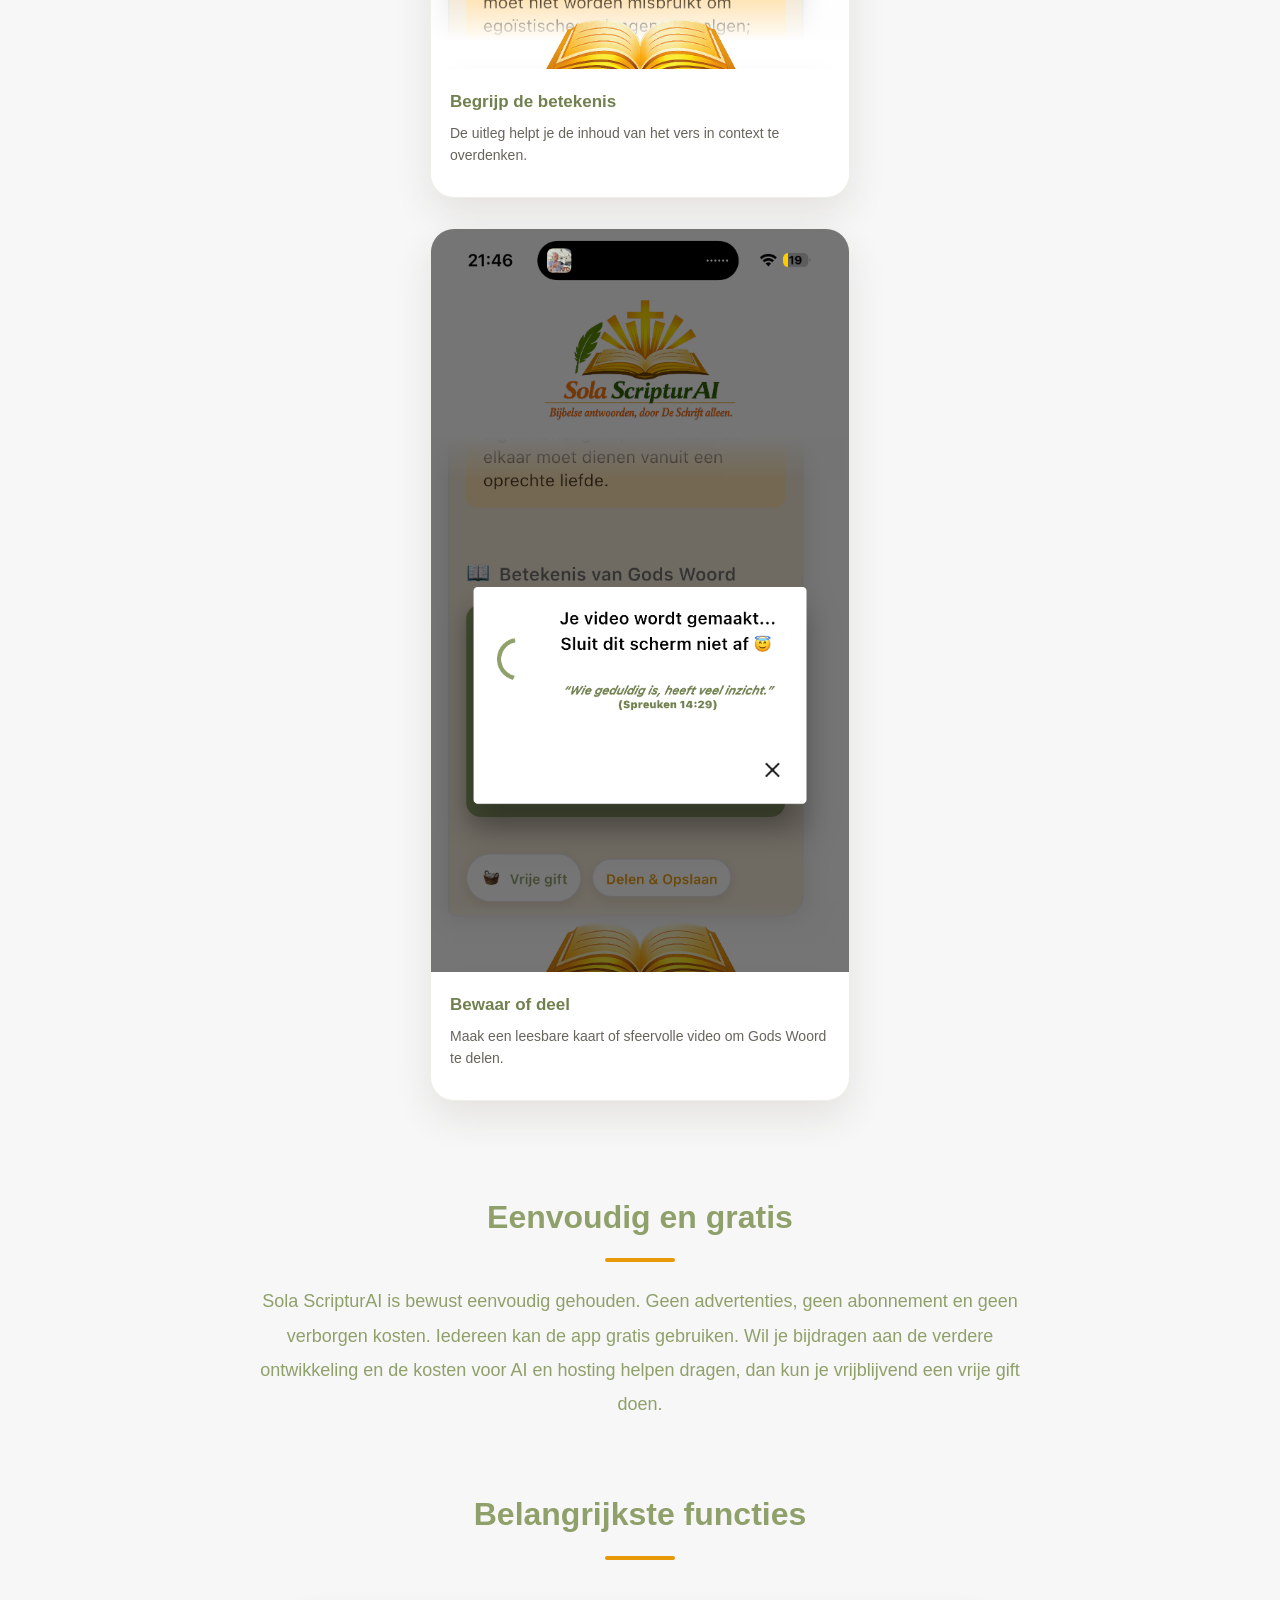
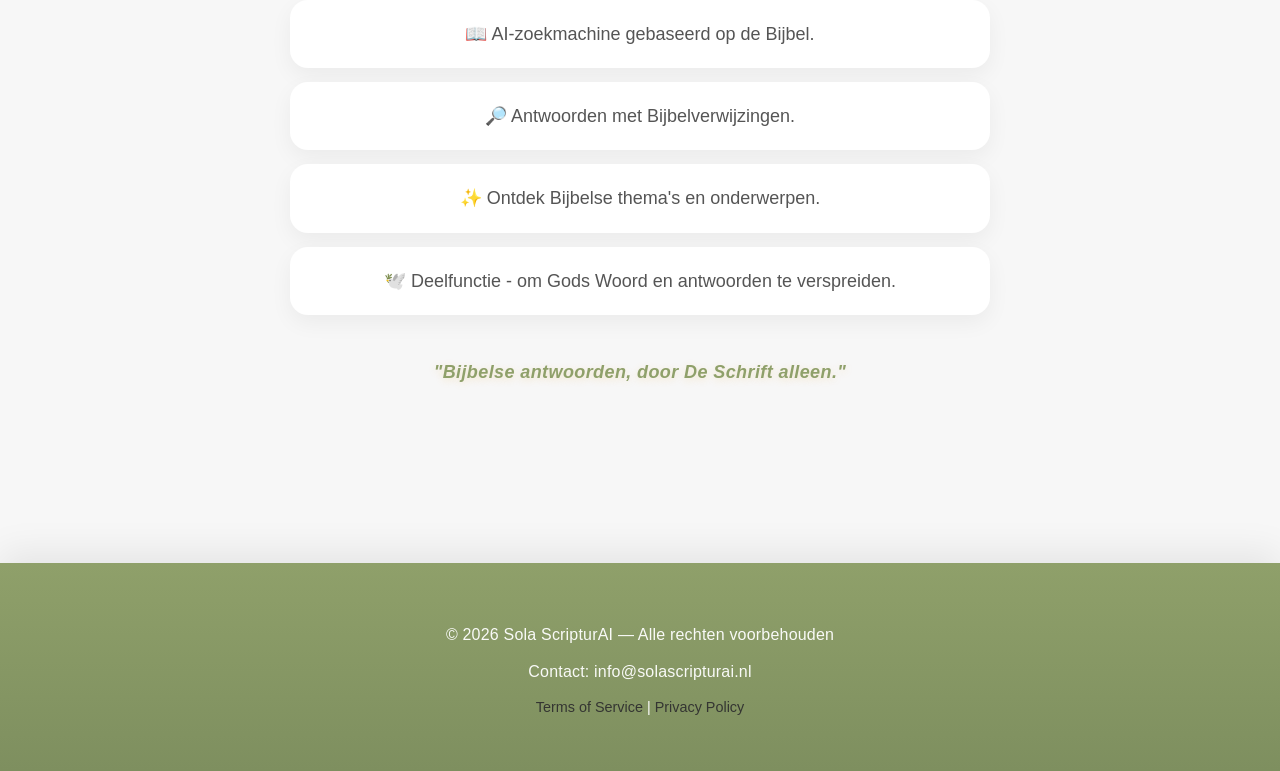
==== commit 6becd487: "fixes" ====
--- a/index.html
+++ b/index.html
@@ -119,16 +119,6 @@
       </ul>
     </section>
 
-    <section class="instagram-card fade-in">
-      <div class="instagram-icon">📷</div>
-      <h2>Volg Sola ScripturAI</h2>
-      <p>
-        Blijf op de hoogte van nieuwe functies, inspirerende Bijbelverzen, de ontwikkeling van de app en toekomstige updates.
-        Samen bouwen we aan een krachtige Bijbel-app die volledig gericht blijft op Gods Woord.
-      </p>
-      <a href="https://www.instagram.com/solascripturai/" target="_blank" class="btn instagram">@solascripturai</a>
-    </section>
-
     <p class="slogan">"Bijbelse antwoorden, door De Schrift alleen."</p>
 
   </main>
--- a/style.css
+++ b/style.css
@@ -955,7 +955,7 @@
 }
 
 footer .legal-links a {
-  color: #8FA06A;
+  color: #525350;
   text-decoration: none;
 }
 
@@ -971,7 +971,7 @@
 }
 
 footer .legal-links a {
-  color: #8FA06A;
+  color: #343532;
   text-decoration: none;
   transition: opacity 0.3s ease, text-decoration 0.3s ease;
 }
@@ -1024,12 +1024,15 @@
 
 .screenshot-grid{
     display:grid;
-    grid-template-columns:repeat(3, minmax(0, 1fr));
-    gap:24px;
+    grid-template-columns:1fr;
+    width:min(100%, 420px);
+    margin:0 auto;
+    gap:30px;
     align-items:start;
 }
 
 .screenshot-card{
+    grid-column:auto;
     overflow:hidden;
     margin:0;
     background:#fff;
@@ -1045,7 +1048,7 @@
 }
 
 .screenshot-card--featured{
-    grid-column:span 2;
+    grid-column:auto;
 }
 
 .screenshot-card img{
@@ -1081,15 +1084,6 @@
         margin:62px auto;
     }
 
-    .screenshot-grid{
-        grid-template-columns:repeat(2, minmax(0, 1fr));
-        gap:16px;
-    }
-
-    .screenshot-card--featured{
-        grid-column:span 2;
-    }
-
     .screenshot-card figcaption{
         min-height:0;
         padding:14px;
@@ -1097,10 +1091,6 @@
 }
 
 @media (max-width:480px){
-    .screenshot-grid{
-        grid-template-columns:1fr;
-    }
-
     .screenshot-card--featured{
         grid-column:span 1;
     }
